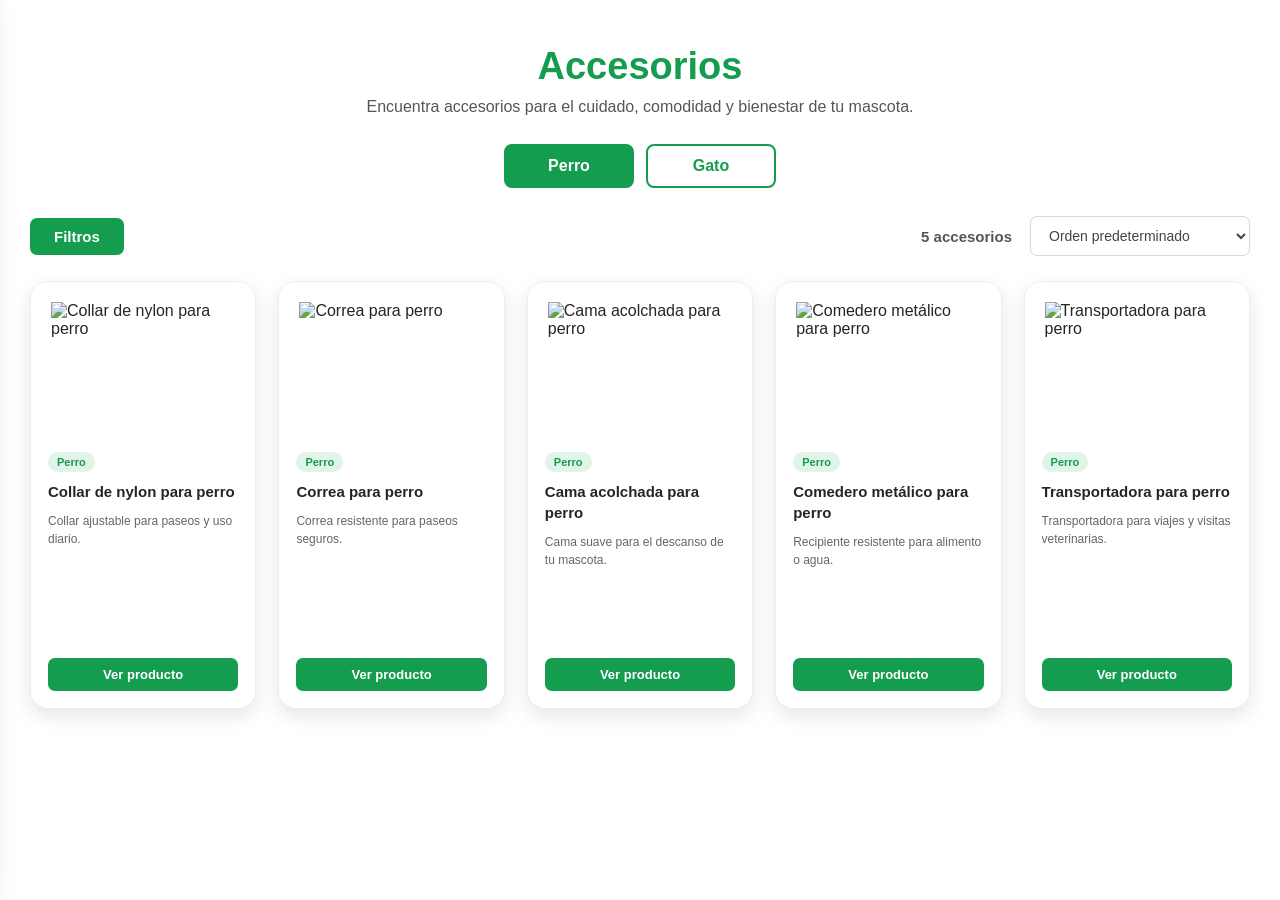
==== accesorios.html @ 1d7a1521 "Se agregaron las paginas de productos, imagenes y scrpts" ====
<!DOCTYPE html>
<html lang="es">

<head>

    <meta charset="UTF-8">

    <meta
        name="viewport"
        content="width=device-width, initial-scale=1.0">

    <title>Accesorios | Aradu Pet</title>

    <!-- CSS exclusivo de accesorios -->
    <link rel="stylesheet" href="css/accesorios.css">

</head>

<body>

    <main>

        <section class="catalogo-accesorios">

            <div class="catalogo-contenedor">

                <!--------------------------------
                       ENCABEZADO
                --------------------------------->

                <div class="catalogo-encabezado">

                    <h1 class="catalogo-titulo">
                        Accesorios
                    </h1>

                    <p class="catalogo-subtitulo">
                        Encuentra accesorios para el cuidado,
                        comodidad y bienestar de tu mascota.
                    </p>

                </div>


                <!--------------------------------
                     BOTONES PERRO Y GATO
                --------------------------------->

                <div class="filtros-mascota">

                    <button
                        type="button"
                        class="boton-mascota activo"
                        data-filtro="perro">

                        Perro

                    </button>

                    <button
                        type="button"
                        class="boton-mascota"
                        data-filtro="gato">

                        Gato

                    </button>

                </div>


                <!--------------------------------
                       HERRAMIENTAS
                --------------------------------->

                <div class="catalogo-herramientas">

                    <button
                        type="button"
                        class="boton-abrir-filtros"
                        id="abrirFiltros">

                        Filtros

                    </button>

                    <div class="herramientas-derecha">

                        <p
                            class="cantidad-productos"
                            id="cantidadProductos">

                            4 accesorios

                        </p>

                        <select
                            class="ordenar-productos"
                            id="ordenarProductos"
                            aria-label="Ordenar accesorios">

                            <option value="original">
                                Orden predeterminado
                            </option>

                            <option value="az">
                                Alfabéticamente, A-Z
                            </option>

                            <option value="za">
                                Alfabéticamente, Z-A
                            </option>

                        </select>

                    </div>

                </div>


                <!--------------------------------
                       PANEL DE FILTROS
                --------------------------------->

                <aside
                    class="panel-filtros"
                    id="panelFiltros">

                    <div class="panel-filtros-encabezado">

                        <h2>
                            Filtrar accesorios
                        </h2>

                        <button
                            type="button"
                            class="boton-cerrar-filtros"
                            id="cerrarFiltros"
                            aria-label="Cerrar filtros">

                            ×

                        </button>

                    </div>


                    <div class="filtros-contenido">

                        <!-- Tipo de accesorio -->
                        <div class="grupo-filtro">

                            <h3>
                                Tipo de accesorio
                            </h3>

                            <label class="filtro-opcion">

                                <input
                                    type="checkbox"
                                    value="collar"
                                    class="filtro-tipo">

                                Collar

                            </label>

                            <label class="filtro-opcion">

                                <input
                                    type="checkbox"
                                    value="correa"
                                    class="filtro-tipo">

                                Correa

                            </label>

                            <label class="filtro-opcion">

                                <input
                                    type="checkbox"
                                    value="cama"
                                    class="filtro-tipo">

                                Cama

                            </label>

                            <label class="filtro-opcion">

                                <input
                                    type="checkbox"
                                    value="comedero"
                                    class="filtro-tipo">

                                Comedero

                            </label>

                            <label class="filtro-opcion">

                                <input
                                    type="checkbox"
                                    value="transportadora"
                                    class="filtro-tipo">

                                Transportadora

                            </label>

                        </div>


                        <!-- Material -->
                        <div class="grupo-filtro">

                            <h3>
                                Material
                            </h3>

                            <label class="filtro-opcion">

                                <input
                                    type="checkbox"
                                    value="nylon"
                                    class="filtro-material">

                                Nylon

                            </label>

                            <label class="filtro-opcion">

                                <input
                                    type="checkbox"
                                    value="tela"
                                    class="filtro-material">

                                Tela

                            </label>

                            <label class="filtro-opcion">

                                <input
                                    type="checkbox"
                                    value="plastico"
                                    class="filtro-material">

                                Plástico

                            </label>

                            <label class="filtro-opcion">

                                <input
                                    type="checkbox"
                                    value="metal"
                                    class="filtro-material">

                                Metal

                            </label>

                            <label class="filtro-opcion">

                                <input
                                    type="checkbox"
                                    value="cuero"
                                    class="filtro-material">

                                Cuero

                            </label>

                        </div>

                    </div>


                    <button
                        type="button"
                        class="boton-limpiar-filtros"
                        id="limpiarFiltros">

                        Limpiar filtros

                    </button>

                </aside>


                <!-- Fondo oscuro del panel -->
                <div
                    class="fondo-filtros"
                    id="fondoFiltros">
                </div>


                <!--------------------------------
                       CUADRÍCULA
                --------------------------------->

                <div
                    class="productos-grid"
                    id="productosGrid">


                    <!-- ACCESORIO 1: PERRO -->
                    <article
                        class="producto-card"
                        data-mascota="perro"
                        data-tipo="collar"
                        data-material="nylon"
                        data-nombre="Collar de nylon para perro">

                        <div class="producto-imagen-contenedor">

                            <img
                                src="img/Accesorios/perro/accesorio-perro-01.jpg"
                                alt="Collar de nylon para perro"
                                class="producto-imagen">

                        </div>

                        <div class="producto-informacion">

                            <span class="producto-etiqueta">
                                Perro
                            </span>

                            <h2 class="producto-nombre">
                                Collar de nylon para perro
                            </h2>

                            <p class="producto-descripcion">
                                Collar ajustable para paseos y uso diario.
                            </p>

                            <button
                                type="button"
                                class="producto-boton">

                                Ver producto

                            </button>

                        </div>

                    </article>


                    <!-- ACCESORIO 2: PERRO -->
                    <article
                        class="producto-card"
                        data-mascota="perro"
                        data-tipo="correa"
                        data-material="nylon"
                        data-nombre="Correa para perro">

                        <div class="producto-imagen-contenedor">

                            <img
                                src="img/Accesorios/perro/accesorio-perro-02.jpg"
                                alt="Correa para perro"
                                class="producto-imagen">

                        </div>

                        <div class="producto-informacion">

                            <span class="producto-etiqueta">
                                Perro
                            </span>

                            <h2 class="producto-nombre">
                                Correa para perro
                            </h2>

                            <p class="producto-descripcion">
                                Correa resistente para paseos seguros.
                            </p>

                            <button
                                type="button"
                                class="producto-boton">

                                Ver producto

                            </button>

                        </div>

                    </article>


                    <!-- ACCESORIO 3: PERRO -->
                    <article
                        class="producto-card"
                        data-mascota="perro"
                        data-tipo="cama"
                        data-material="tela"
                        data-nombre="Cama acolchada para perro">

                        <div class="producto-imagen-contenedor">

                            <img
                                src="img/Accesorios/perro/accesorio-perro-03.jpg"
                                alt="Cama acolchada para perro"
                                class="producto-imagen">

                        </div>

                        <div class="producto-informacion">

                            <span class="producto-etiqueta">
                                Perro
                            </span>

                            <h2 class="producto-nombre">
                                Cama acolchada para perro
                            </h2>

                            <p class="producto-descripcion">
                                Cama suave para el descanso de tu mascota.
                            </p>

                            <button
                                type="button"
                                class="producto-boton">

                                Ver producto

                            </button>

                        </div>

                    </article>


                    <!-- ACCESORIO 4: PERRO -->
                    <article
                        class="producto-card"
                        data-mascota="perro"
                        data-tipo="comedero"
                        data-material="metal"
                        data-nombre="Comedero metálico para perro">

                        <div class="producto-imagen-contenedor">

                            <img
                                src="img/Accesorios/perro/accesorio-perro-04.jpg"
                                alt="Comedero metálico para perro"
                                class="producto-imagen">

                        </div>

                        <div class="producto-informacion">

                            <span class="producto-etiqueta">
                                Perro
                            </span>

                            <h2 class="producto-nombre">
                                Comedero metálico para perro
                            </h2>

                            <p class="producto-descripcion">
                                Recipiente resistente para alimento o agua.
                            </p>

                            <button
                                type="button"
                                class="producto-boton">

                                Ver producto

                            </button>

                        </div>

                    </article>


                    <!-- ACCESORIO 5: PERRO -->
                    <article
                        class="producto-card"
                        data-mascota="perro"
                        data-tipo="transportadora"
                        data-material="plastico"
                        data-nombre="Transportadora para perro">

                        <div class="producto-imagen-contenedor">

                            <img
                                src="img/Accesorios/perro/accesorio-perro-05.jpg"
                                alt="Transportadora para perro"
                                class="producto-imagen">

                        </div>

                        <div class="producto-informacion">

                            <span class="producto-etiqueta">
                                Perro
                            </span>

                            <h2 class="producto-nombre">
                                Transportadora para perro
                            </h2>

                            <p class="producto-descripcion">
                                Transportadora para viajes y visitas veterinarias.
                            </p>

                            <button
                                type="button"
                                class="producto-boton">

                                Ver producto

                            </button>

                        </div>

                    </article>


                    <!-- ACCESORIO 1: GATO -->
                    <article
                        class="producto-card"
                        data-mascota="gato"
                        data-tipo="collar"
                        data-material="nylon"
                        data-nombre="Collar ajustable para gato">

                        <div class="producto-imagen-contenedor">

                            <img
                                src="img/Accesorios/gato/accesorio-gato-01.jpg"
                                alt="Collar ajustable para gato"
                                class="producto-imagen">

                        </div>

                        <div class="producto-informacion">

                            <span class="producto-etiqueta">
                                Gato
                            </span>

                            <h2 class="producto-nombre">
                                Collar ajustable para gato
                            </h2>

                            <p class="producto-descripcion">
                                Collar ligero y ajustable para gatos.
                            </p>

                            <button
                                type="button"
                                class="producto-boton">

                                Ver producto

                            </button>

                        </div>

                    </article>


                    <!-- ACCESORIO 2: GATO -->
                    <article
                        class="producto-card"
                        data-mascota="gato"
                        data-tipo="cama"
                        data-material="tela"
                        data-nombre="Cama suave para gato">

                        <div class="producto-imagen-contenedor">

                            <img
                                src="img/Accesorios/gato/accesorio-gato-02.jpg"
                                alt="Cama suave para gato"
                                class="producto-imagen">

                        </div>

                        <div class="producto-informacion">

                            <span class="producto-etiqueta">
                                Gato
                            </span>

                            <h2 class="producto-nombre">
                                Cama suave para gato
                            </h2>

                            <p class="producto-descripcion">
                                Espacio cómodo para el descanso de tu gato.
                            </p>

                            <button
                                type="button"
                                class="producto-boton">

                                Ver producto

                            </button>

                        </div>

                    </article>


                    <!-- ACCESORIO 3: GATO -->
                    <article
                        class="producto-card"
                        data-mascota="gato"
                        data-tipo="comedero"
                        data-material="plastico"
                        data-nombre="Comedero para gato">

                        <div class="producto-imagen-contenedor">

                            <img
                                src="img/Accesorios/gato/accesorio-gato-03.jpg"
                                alt="Comedero para gato"
                                class="producto-imagen">

                        </div>

                        <div class="producto-informacion">

                            <span class="producto-etiqueta">
                                Gato
                            </span>

                            <h2 class="producto-nombre">
                                Comedero para gato
                            </h2>

                            <p class="producto-descripcion">
                                Recipiente práctico para alimento o agua.
                            </p>

                            <button
                                type="button"
                                class="producto-boton">

                                Ver producto

                            </button>

                        </div>

                    </article>


                    <!-- ACCESORIO 4: GATO -->
                    <article
                        class="producto-card"
                        data-mascota="gato"
                        data-tipo="transportadora"
                        data-material="plastico"
                        data-nombre="Transportadora para gato">

                        <div class="producto-imagen-contenedor">

                            <img
                                src="img/Accesorios/gato/accesorio-gato-04.jpg"
                                alt="Transportadora para gato"
                                class="producto-imagen">

                        </div>

                        <div class="producto-informacion">

                            <span class="producto-etiqueta">
                                Gato
                            </span>

                            <h2 class="producto-nombre">
                                Transportadora para gato
                            </h2>

                            <p class="producto-descripcion">
                                Transportadora segura para trasladar a tu gato.
                            </p>

                            <button
                                type="button"
                                class="producto-boton">

                                Ver producto

                            </button>

                        </div>

                    </article>


                    <!-- ACCESORIO 5: GATO -->
                    <article
                        class="producto-card"
                        data-mascota="gato"
                        data-tipo="correa"
                        data-material="cuero"
                        data-nombre="Arnés con correa para gato">

                        <div class="producto-imagen-contenedor">

                            <img
                                src="img/Accesorios/gato/accesorio-gato-05.jpg"
                                alt="Arnés con correa para gato"
                                class="producto-imagen">

                        </div>

                        <div class="producto-informacion">

                            <span class="producto-etiqueta">
                                Gato
                            </span>

                            <h2 class="producto-nombre">
                                Arnés con correa para gato
                            </h2>

                            <p class="producto-descripcion">
                                Arnés para paseos controlados y seguros.
                            </p>

                            <button
                                type="button"
                                class="producto-boton">

                                Ver producto

                            </button>

                        </div>

                    </article>

                </div>


                <!-- Mensaje sin resultados -->
                <div
                    class="productos-vacios"
                    id="productosVacios">

                    No se encontraron accesorios con los filtros seleccionados.

                </div>

            </div>

        </section>

    </main>


    <!-- JavaScript de accesorios -->
    <script src="js/accesorios.js"></script>

</body>

</html>
---- css/accesorios.css ----
/* =================================
          AJUSTES GENERALES
================================= */

* {
    margin: 0;
    padding: 0;
    box-sizing: border-box;
}

body {
    min-height: 100vh;
    color: #252525;
    background-color: #ffffff;
    font-family: Arial, Helvetica, sans-serif;
}


/* =================================
             CATÁLOGO
================================= */

.catalogo-accesorios {
    min-height: 100vh;
    padding: 45px 30px 70px;
    background-color: #ffffff;
}

.catalogo-contenedor {
    width: 100%;
    max-width: 1750px;
    margin: 0 auto;
}


/* =================================
            ENCABEZADO
================================= */

.catalogo-encabezado {
    margin-bottom: 28px;
    text-align: center;
}

.catalogo-titulo {
    margin-bottom: 10px;
    color: rgb(20, 156, 79);
    font-size: 38px;
    font-weight: 700;
}

.catalogo-subtitulo {
    margin: 0;
    color: #555555;
    font-size: 16px;
}


/* =================================
        BOTONES PERRO Y GATO
================================= */

.filtros-mascota {
    display: flex;
    align-items: center;
    justify-content: center;
    gap: 12px;
    margin-bottom: 28px;
}

.boton-mascota {
    min-width: 130px;
    padding: 11px 25px;

    color: rgb(20, 156, 79);
    background-color: #ffffff;

    border: 2px solid rgb(20, 156, 79);
    border-radius: 8px;

    font-size: 16px;
    font-weight: 700;
    cursor: pointer;

    transition: 0.3s;
}

.boton-mascota:hover {
    color: #000000;
    background-color: rgb(0, 217, 255);
    border-color: rgb(0, 217, 255);
    transform: translateY(-2px);
}

.boton-mascota.activo {
    color: #ffffff;
    background-color: rgb(20, 156, 79);
    border-color: rgb(20, 156, 79);
}


/* =================================
            HERRAMIENTAS
================================= */

.catalogo-herramientas {
    display: flex;
    align-items: center;
    justify-content: space-between;
    gap: 20px;
    margin-bottom: 25px;
}

.herramientas-derecha {
    display: flex;
    align-items: center;
    gap: 18px;
}

.cantidad-productos {
    margin: 0;
    color: #555555;
    font-size: 15px;
    font-weight: 600;
}

.boton-abrir-filtros {
    padding: 10px 24px;

    color: #ffffff;
    background-color: rgb(20, 156, 79);

    border: none;
    border-radius: 7px;

    font-size: 15px;
    font-weight: 700;
    cursor: pointer;

    transition: 0.3s;
}

.boton-abrir-filtros:hover {
    color: #000000;
    background-color: rgb(0, 217, 255);
}

.ordenar-productos {
    min-width: 220px;
    padding: 10px 14px;

    color: #444444;
    background-color: #ffffff;

    border: 1px solid #d8d8d8;
    border-radius: 7px;

    font-size: 14px;
    outline: none;
}

.ordenar-productos:focus {
    border-color: rgb(20, 156, 79);
    box-shadow: 0 0 0 3px rgba(20, 156, 79, 0.15);
}


/* =================================
          PANEL DE FILTROS
================================= */

.panel-filtros {
    position: fixed;
    top: 0;
    left: -340px;
    z-index: 2100;

    width: 320px;
    height: 100vh;
    padding-bottom: 25px;

    background-color: #ffffff;
    box-shadow: 8px 0 25px rgba(0, 0, 0, 0.18);

    overflow-y: auto;

    transition: left 0.35s ease;
}

.panel-filtros.mostrar {
    left: 0;
}

.panel-filtros-encabezado {
    display: flex;
    align-items: center;
    justify-content: space-between;

    padding: 20px;

    background-color: rgb(20, 156, 79);
}

.panel-filtros-encabezado h2 {
    margin: 0;
    color: #ffffff;
    font-size: 21px;
    font-weight: 700;
}

.boton-cerrar-filtros {
    color: #ffffff;
    background-color: transparent;
    border: none;

    font-size: 31px;
    line-height: 1;
    cursor: pointer;
}

.filtros-contenido {
    padding: 5px 20px;
}

.grupo-filtro {
    padding: 22px 0;
    border-bottom: 1px solid #eeeeee;
}

.grupo-filtro h3 {
    margin-bottom: 15px;
    color: #333333;
    font-size: 17px;
    font-weight: 700;
}

.filtro-opcion {
    display: flex;
    align-items: center;
    gap: 10px;

    margin-bottom: 12px;

    color: #555555;
    font-size: 14px;
    cursor: pointer;
}

.filtro-opcion:last-child {
    margin-bottom: 0;
}

.filtro-opcion input {
    width: 17px;
    height: 17px;
    accent-color: rgb(20, 156, 79);
    cursor: pointer;
}

.boton-limpiar-filtros {
    width: calc(100% - 40px);
    margin: 20px;
    padding: 11px 15px;

    color: #ffffff;
    background-color: rgb(20, 156, 79);

    border: none;
    border-radius: 7px;

    font-size: 14px;
    font-weight: 700;
    cursor: pointer;

    transition: 0.3s;
}

.boton-limpiar-filtros:hover {
    color: #000000;
    background-color: rgb(0, 217, 255);
}


/* Fondo oscuro */

.fondo-filtros {
    position: fixed;
    inset: 0;
    z-index: 2000;

    display: none;

    background-color: rgba(0, 0, 0, 0.35);
}

.fondo-filtros.mostrar {
    display: block;
}


/* =================================
        GRID DE ACCESORIOS
================================= */

.productos-grid {
    display: grid;

    /* Cinco columnas por fila */
    grid-template-columns: repeat(5, minmax(0, 1fr));

    gap: 22px;
}


/* =================================
        TARJETA DE ACCESORIO
================================= */

.producto-card {
    min-width: 0;

    display: flex;
    flex-direction: column;

    background-color: #ffffff;
    border: 1px solid #eeeeee;
    border-radius: 18px;

    box-shadow: 0 7px 20px rgba(0, 0, 0, 0.10);

    overflow: hidden;

    transition:
        transform 0.3s ease,
        box-shadow 0.3s ease;
}

.producto-card:hover {
    transform: translateY(-5px);
    box-shadow: 0 12px 28px rgba(0, 0, 0, 0.16);
}

.producto-card.oculto {
    display: none;
}


/* Imagen */

.producto-imagen-contenedor {
    width: 100%;
    aspect-ratio: 1 / 1;

    display: flex;
    align-items: center;
    justify-content: center;

    padding: 20px;
    background-color: #ffffff;
}

.producto-imagen {
    display: block;

    width: 100%;
    height: 100%;

    object-fit: contain;
    object-position: center;
}


/* Información */

.producto-informacion {
    height: 100%;

    display: flex;
    flex-direction: column;

    padding: 17px;
}

.producto-etiqueta {
    width: fit-content;

    margin-bottom: 9px;
    padding: 4px 9px;

    color: rgb(20, 156, 79);
    background-color: rgba(20, 156, 79, 0.12);
    border-radius: 20px;

    font-size: 11px;
    font-weight: 700;
}

.producto-nombre {
    margin: 0 0 10px;

    color: #252525;
    font-size: 15px;
    font-weight: 700;
    line-height: 1.4;
}

.producto-descripcion {
    display: -webkit-box;

    margin: 0 0 16px;

    color: #666666;
    font-size: 12px;
    line-height: 1.55;

    overflow: hidden;

    line-clamp: 3;
    -webkit-box-orient: vertical;
    -webkit-line-clamp: 3;
}

.producto-boton {
    width: 100%;
    margin-top: auto;
    padding: 9px 12px;

    color: #ffffff;
    background-color: rgb(20, 156, 79);

    border: none;
    border-radius: 7px;

    font-size: 13px;
    font-weight: 700;
    cursor: pointer;

    transition: 0.3s;
}

.producto-boton:hover {
    color: #000000;
    background-color: rgb(0, 217, 255);
}


/* =================================
           SIN RESULTADOS
================================= */

.productos-vacios {
    display: none;

    margin-top: 30px;
    padding: 40px 20px;

    color: #666666;
    background-color: #ffffff;

    border: 2px dashed #cccccc;
    border-radius: 12px;

    text-align: center;
}


/* =================================
             RESPONSIVE
================================= */

@media screen and (max-width: 1250px) {

    .productos-grid {
        grid-template-columns: repeat(4, minmax(0, 1fr));
    }
}

@media screen and (max-width: 992px) {

    .productos-grid {
        grid-template-columns: repeat(3, minmax(0, 1fr));
    }
}

@media screen and (max-width: 768px) {

    .catalogo-accesorios {
        padding: 32px 14px 50px;
    }

    .catalogo-titulo {
        font-size: 29px;
    }

    .catalogo-subtitulo {
        font-size: 15px;
    }

    .filtros-mascota {
        width: 100%;
    }

    .boton-mascota {
        width: 50%;
        min-width: 0;
    }

    .catalogo-herramientas {
        align-items: stretch;
        flex-direction: column;
    }

    .herramientas-derecha {
        align-items: stretch;
        flex-direction: column;
    }

    .boton-abrir-filtros,
    .ordenar-productos {
        width: 100%;
    }

    .productos-grid {
        display: flex;
        flex-direction: column;
        gap: 18px;
    }

    .producto-card {
        display: grid;
        grid-template-columns: 150px minmax(0, 1fr);
        align-items: stretch;
        border-radius: 12px;
    }

    .producto-imagen-contenedor {
        min-height: 220px;
        aspect-ratio: auto;
        padding: 12px;
    }

    .producto-informacion {
        padding: 18px 15px;
    }

    .producto-nombre {
        font-size: 16px;
    }

    .producto-descripcion {
        font-size: 13px;

        line-clamp: 4;
        -webkit-line-clamp: 4;
    }
}

@media screen and (max-width: 480px) {

    .catalogo-titulo {
        font-size: 25px;
    }

    .producto-card {
        grid-template-columns: 115px minmax(0, 1fr);
    }

    .producto-imagen-contenedor {
        min-height: 190px;
        padding: 8px;
    }

    .producto-informacion {
        padding: 13px 11px;
    }

    .producto-nombre {
        font-size: 14px;
    }

    .producto-descripcion {
        font-size: 12px;

        line-clamp: 3;
        -webkit-line-clamp: 3;
    }

    .producto-boton {
        font-size: 12px;
    }
}
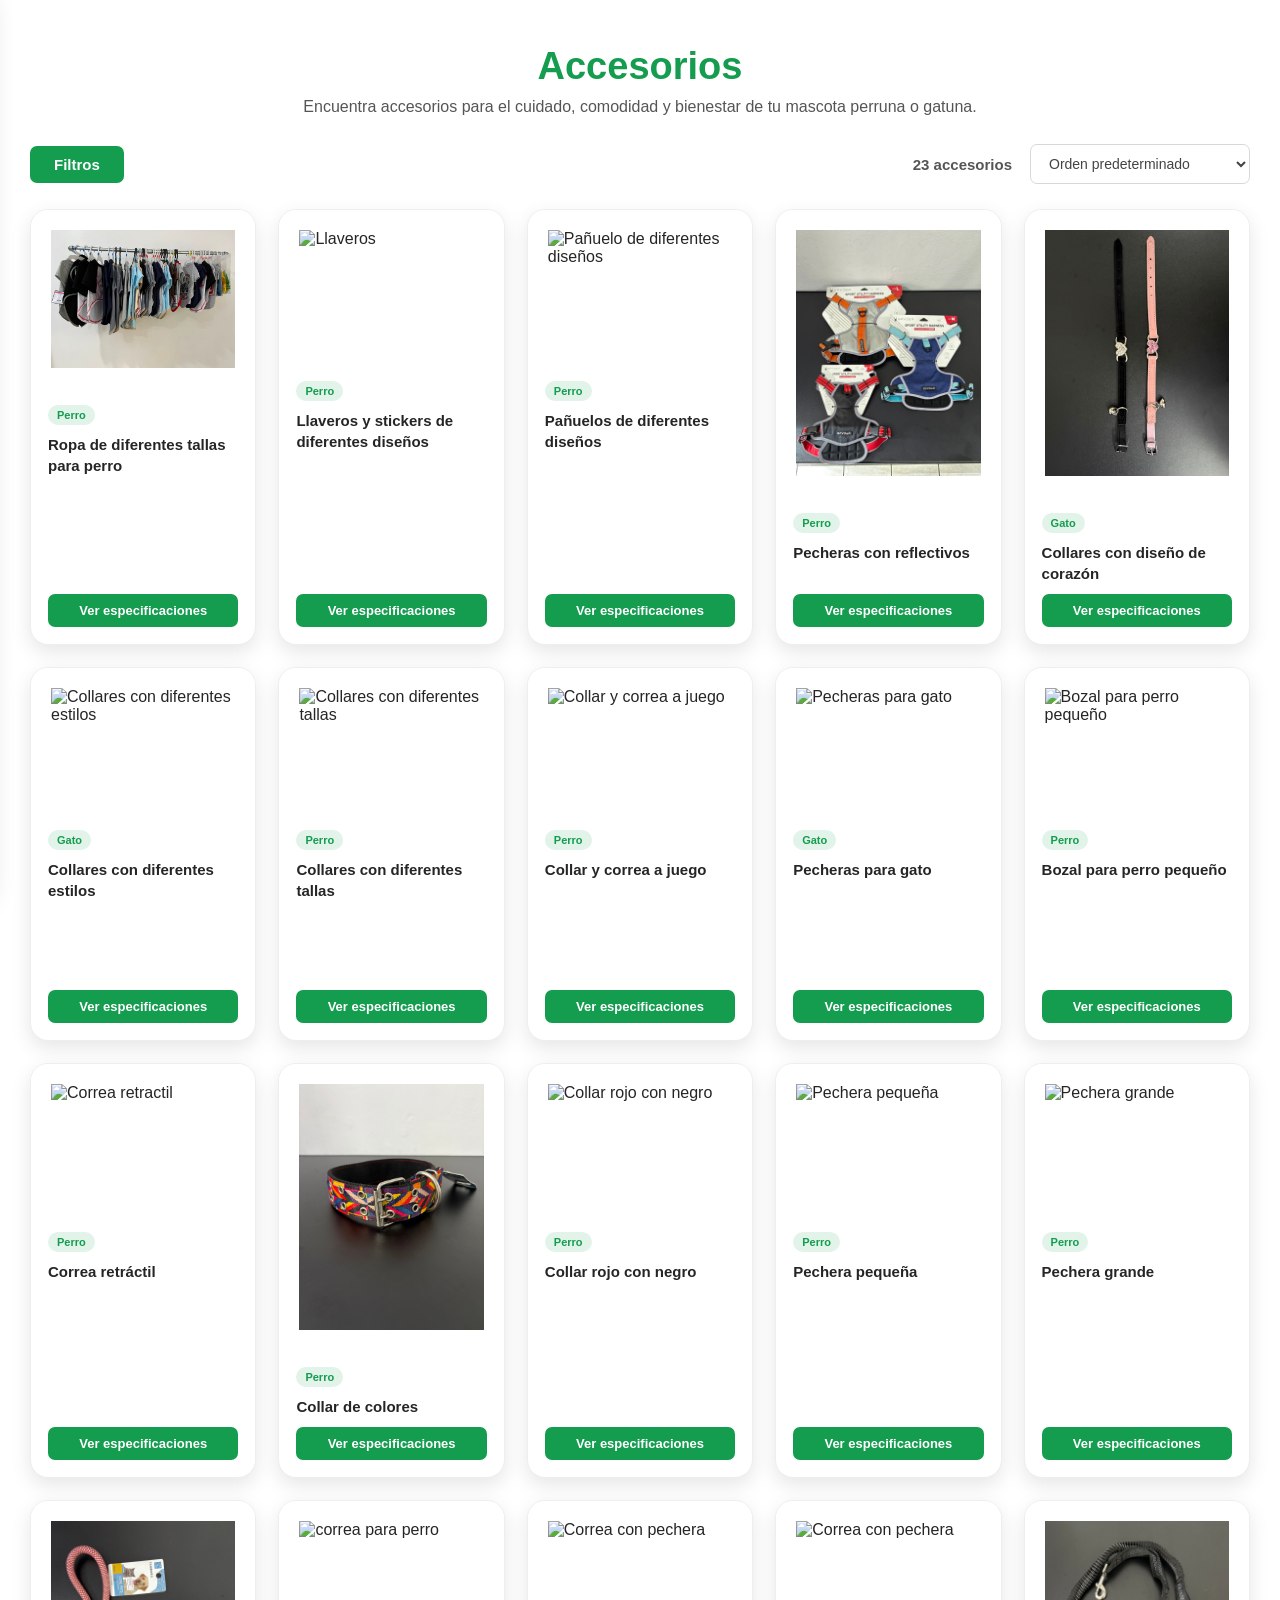
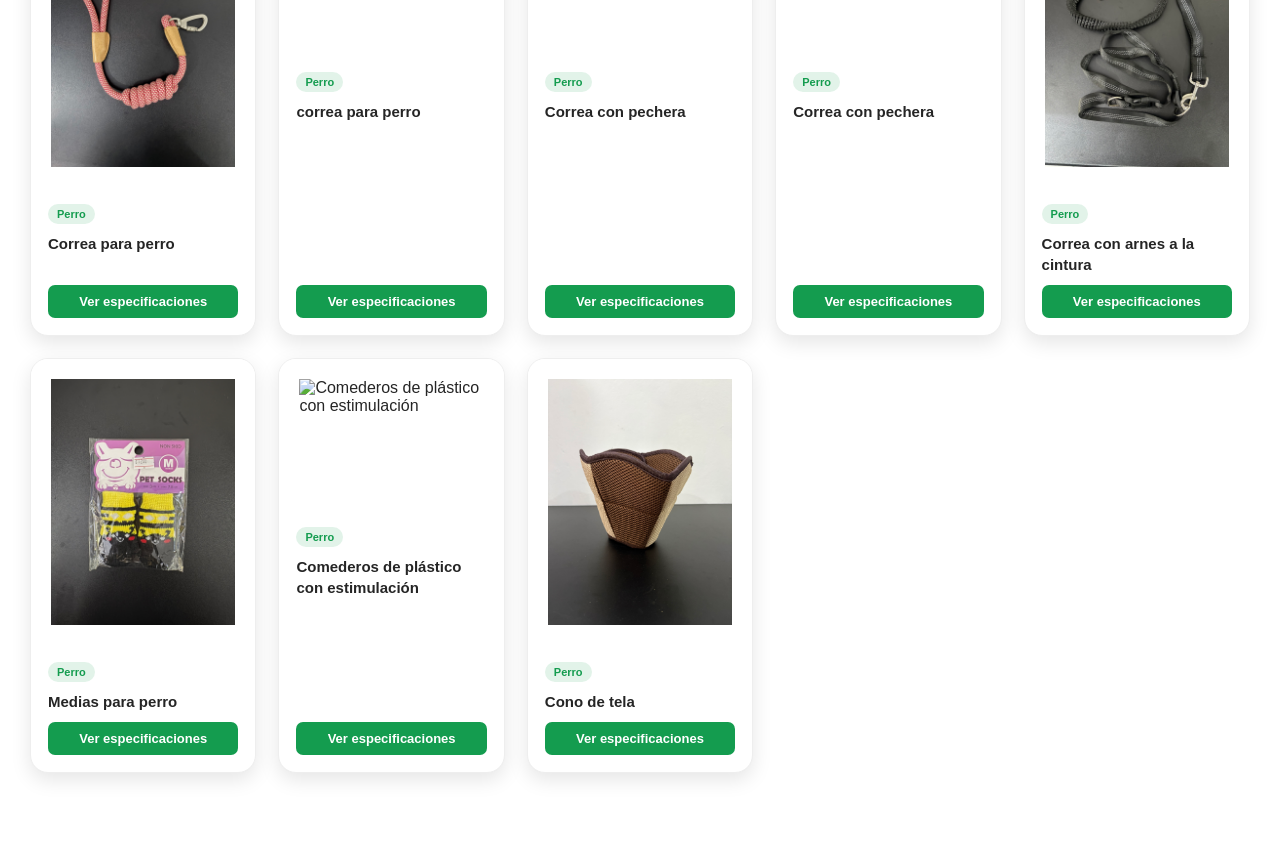
==== commit 6dc4f6d0: "se agrega el video promocional a la pagina" ====
--- a/accesorios.html
+++ b/accesorios.html
@@ -5,13 +5,10 @@
 
     <meta charset="UTF-8">
 
-    <meta
-        name="viewport"
-        content="width=device-width, initial-scale=1.0">
+    <meta name="viewport" content="width=device-width, initial-scale=1.0">
 
     <title>Accesorios | Aradu Pet</title>
 
-    <!-- CSS exclusivo de accesorios -->
     <link rel="stylesheet" href="css/accesorios.css">
 
 </head>
@@ -36,68 +33,28 @@
 
                     <p class="catalogo-subtitulo">
                         Encuentra accesorios para el cuidado,
-                        comodidad y bienestar de tu mascota.
+                        comodidad y bienestar de tu mascota perruna o gatuna.
                     </p>
 
                 </div>
 
-
-                <!--------------------------------
-                     BOTONES PERRO Y GATO
-                --------------------------------->
-
-                <div class="filtros-mascota">
-
-                    <button
-                        type="button"
-                        class="boton-mascota activo"
-                        data-filtro="perro">
-
-                        Perro
+                <div class="catalogo-herramientas">
+
+                    <button type="button" class="boton-abrir-filtros" id="abrirFiltros">
+
+                        Filtros
 
                     </button>
 
-                    <button
-                        type="button"
-                        class="boton-mascota"
-                        data-filtro="gato">
-
-                        Gato
-
-                    </button>
-
-                </div>
-
-
-                <!--------------------------------
-                       HERRAMIENTAS
-                --------------------------------->
-
-                <div class="catalogo-herramientas">
-
-                    <button
-                        type="button"
-                        class="boton-abrir-filtros"
-                        id="abrirFiltros">
-
-                        Filtros
-
-                    </button>
-
                     <div class="herramientas-derecha">
 
-                        <p
-                            class="cantidad-productos"
-                            id="cantidadProductos">
+                        <p class="cantidad-productos" id="cantidadProductos">
 
                             4 accesorios
 
                         </p>
 
-                        <select
-                            class="ordenar-productos"
-                            id="ordenarProductos"
-                            aria-label="Ordenar accesorios">
+                        <select class="ordenar-productos" id="ordenarProductos" aria-label="Ordenar accesorios">
 
                             <option value="original">
                                 Orden predeterminado
@@ -122,9 +79,7 @@
                        PANEL DE FILTROS
                 --------------------------------->
 
-                <aside
-                    class="panel-filtros"
-                    id="panelFiltros">
+                <aside class="panel-filtros" id="panelFiltros">
 
                     <div class="panel-filtros-encabezado">
 
@@ -132,10 +87,7 @@
                             Filtrar accesorios
                         </h2>
 
-                        <button
-                            type="button"
-                            class="boton-cerrar-filtros"
-                            id="cerrarFiltros"
+                        <button type="button" class="boton-cerrar-filtros" id="cerrarFiltros"
                             aria-label="Cerrar filtros">
 
                             ×
@@ -156,10 +108,7 @@
 
                             <label class="filtro-opcion">
 
-                                <input
-                                    type="checkbox"
-                                    value="collar"
-                                    class="filtro-tipo">
+                                <input type="checkbox" value="collar" class="filtro-tipo">
 
                                 Collar
 
@@ -167,10 +116,7 @@
 
                             <label class="filtro-opcion">
 
-                                <input
-                                    type="checkbox"
-                                    value="correa"
-                                    class="filtro-tipo">
+                                <input type="checkbox" value="correa" class="filtro-tipo">
 
                                 Correa
 
@@ -178,10 +124,7 @@
 
                             <label class="filtro-opcion">
 
-                                <input
-                                    type="checkbox"
-                                    value="cama"
-                                    class="filtro-tipo">
+                                <input type="checkbox" value="cama" class="filtro-tipo">
 
                                 Cama
 
@@ -189,10 +132,7 @@
 
                             <label class="filtro-opcion">
 
-                                <input
-                                    type="checkbox"
-                                    value="comedero"
-                                    class="filtro-tipo">
+                                <input type="checkbox" value="comedero" class="filtro-tipo">
 
                                 Comedero
 
@@ -200,10 +140,7 @@
 
                             <label class="filtro-opcion">
 
-                                <input
-                                    type="checkbox"
-                                    value="transportadora"
-                                    class="filtro-tipo">
+                                <input type="checkbox" value="transportadora" class="filtro-tipo">
 
                                 Transportadora
 
@@ -221,10 +158,7 @@
 
                             <label class="filtro-opcion">
 
-                                <input
-                                    type="checkbox"
-                                    value="nylon"
-                                    class="filtro-material">
+                                <input type="checkbox" value="nylon" class="filtro-material">
 
                                 Nylon
 
@@ -232,10 +166,7 @@
 
                             <label class="filtro-opcion">
 
-                                <input
-                                    type="checkbox"
-                                    value="tela"
-                                    class="filtro-material">
+                                <input type="checkbox" value="tela" class="filtro-material">
 
                                 Tela
 
@@ -243,10 +174,7 @@
 
                             <label class="filtro-opcion">
 
-                                <input
-                                    type="checkbox"
-                                    value="plastico"
-                                    class="filtro-material">
+                                <input type="checkbox" value="plastico" class="filtro-material">
 
                                 Plástico
 
@@ -254,10 +182,7 @@
 
                             <label class="filtro-opcion">
 
-                                <input
-                                    type="checkbox"
-                                    value="metal"
-                                    class="filtro-material">
+                                <input type="checkbox" value="metal" class="filtro-material">
 
                                 Metal
 
@@ -265,10 +190,7 @@
 
                             <label class="filtro-opcion">
 
-                                <input
-                                    type="checkbox"
-                                    value="cuero"
-                                    class="filtro-material">
+                                <input type="checkbox" value="cuero" class="filtro-material">
 
                                 Cuero
 
@@ -279,22 +201,19 @@
                     </div>
 
 
-                    <button
-                        type="button"
-                        class="boton-limpiar-filtros"
-                        id="limpiarFiltros">
+                    <button type="button" class="boton-limpiar-filtros" id="limpiarFiltros">
 
                         Limpiar filtros
 
                     </button>
 
                 </aside>
-
-
-                <!-- Fondo oscuro del panel -->
-                <div
-                    class="fondo-filtros"
-                    id="fondoFiltros">
+                <!--------------------------------
+                       FIN DE FILTROS
+                --------------------------------->
+
+
+                <div class="fondo-filtros" id="fondoFiltros">
                 </div>
 
 
@@ -302,48 +221,30 @@
                        CUADRÍCULA
                 --------------------------------->
 
-                <div
-                    class="productos-grid"
-                    id="productosGrid">
-
+                <div class="productos-grid" id="productosGrid">
 
                     <!-- ACCESORIO 1: PERRO -->
-                    <article
-                        class="producto-card"
-                        data-mascota="perro"
-                        data-tipo="collar"
-                        data-material="nylon"
-                        data-nombre="Collar de nylon para perro">
-
-                        <div class="producto-imagen-contenedor">
-
-                            <img
-                                src="img/Accesorios/perro/accesorio-perro-01.jpg"
-                                alt="Collar de nylon para perro"
-                                class="producto-imagen">
-
-                        </div>
-
-                        <div class="producto-informacion">
-
-                            <span class="producto-etiqueta">
-                                Perro
-                            </span>
-
-                            <h2 class="producto-nombre">
-                                Collar de nylon para perro
-                            </h2>
-
-                            <p class="producto-descripcion">
-                                Collar ajustable para paseos y uso diario.
-                            </p>
-
-                            <button
-                                type="button"
-                                class="producto-boton">
-
-                                Ver producto
-
+                    <article class="producto-card" data-mascota="perro">
+
+                        <div class="producto-imagen-contenedor">
+
+                            <img src="img/Accesorios/0d0fca63-557e-453b-aa19-ba9166e1450e.JPG"
+                                alt="Ropa de diferentes tallas para perro" class="producto-imagen">
+
+                        </div>
+
+                        <div class="producto-informacion">
+
+                            <span class="producto-etiqueta">
+                                Perro
+                            </span>
+
+                            <h2 class="producto-nombre">
+                                Ropa de diferentes tallas para perro
+                            </h2>
+
+                            <button type="button" class="producto-boton">
+                                Ver especificaciones
                             </button>
 
                         </div>
@@ -352,18 +253,407 @@
 
 
                     <!-- ACCESORIO 2: PERRO -->
-                    <article
-                        class="producto-card"
-                        data-mascota="perro"
-                        data-tipo="correa"
-                        data-material="nylon"
-                        data-nombre="Correa para perro">
-
-                        <div class="producto-imagen-contenedor">
-
-                            <img
-                                src="img/Accesorios/perro/accesorio-perro-02.jpg"
-                                alt="Correa para perro"
+                    <article class="producto-card" data-mascota="perro">
+
+                        <div class="producto-imagen-contenedor">
+
+                            <img src="img/Accesorios/IMG_7483.jpg" alt="Llaveros" class="producto-imagen">
+
+                        </div>
+
+                        <div class="producto-informacion">
+
+                            <span class="producto-etiqueta">
+                                Perro
+                            </span>
+
+                            <h2 class="producto-nombre">
+                                Llaveros y stickers de diferentes diseños
+                            </h2>
+
+                            <button type="button" class="producto-boton">
+
+                                Ver especificaciones
+
+                            </button>
+
+                        </div>
+
+                    </article>
+
+
+                    <!-- ACCESORIO 3: PERRO -->
+                    <article class="producto-card" data-mascota="perro">
+
+                        <div class="producto-imagen-contenedor">
+
+                            <img src="img/Accesorios/IMG_7505.jpg" alt="Pañuelo de diferentes diseños"
+                                class="producto-imagen">
+
+                        </div>
+
+                        <div class="producto-informacion">
+
+                            <span class="producto-etiqueta">
+                                Perro
+                            </span>
+
+                            <h2 class="producto-nombre">
+                                Pañuelos de diferentes diseños
+                            </h2>
+
+                            <button type="button" class="producto-boton">
+
+                                Ver especificaciones
+
+                            </button>
+
+                        </div>
+
+                    </article>
+
+
+                    <!-- ACCESORIO 4: PERRO -->
+                    <article class="producto-card" data-mascota="perro">
+
+                        <div class="producto-imagen-contenedor">
+
+                            <img src="img/Accesorios/IMG_7506.jpg" alt="Pecheras con refectivos"
+                                class="producto-imagen">
+
+                        </div>
+
+                        <div class="producto-informacion">
+
+                            <span class="producto-etiqueta">
+                                Perro
+                            </span>
+
+                            <h2 class="producto-nombre">
+                                Pecheras con reflectivos
+                            </h2>
+
+                            <button type="button" class="producto-boton">
+
+                                Ver especificaciones
+
+                            </button>
+
+                        </div>
+
+                    </article>
+
+
+                    <!-- ACCESORIO 5: Gato -->
+                    <article class="producto-card" data-mascota="perro">
+
+                        <div class="producto-imagen-contenedor">
+
+                            <img src="img/Accesorios/IMG_7509.jpg" alt="Collares con diseño de corazón"
+                                class="producto-imagen">
+
+                        </div>
+
+                        <div class="producto-informacion">
+
+                            <span class="producto-etiqueta">
+                                Gato
+                            </span>
+
+                            <h2 class="producto-nombre">
+                                Collares con diseño de corazón
+                            </h2>
+
+                            <button type="button" class="producto-boton">
+
+                                Ver especificaciones
+                            </button>
+                        </div>
+                    </article>
+
+
+                    <!-- ACCESORIO 6: Gato -->
+                    <article class="producto-card" data-mascota="perro">
+
+                        <div class="producto-imagen-contenedor">
+
+                            <img src="img/Accesorios/IMG_7510.jpg" alt="Collares con diferentes estilos"
+                                class="producto-imagen">
+
+                        </div>
+
+                        <div class="producto-informacion">
+
+                            <span class="producto-etiqueta">
+                                Gato
+                            </span>
+
+                            <h2 class="producto-nombre">
+                                Collares con diferentes estilos
+                            </h2>
+
+                            <button type="button" class="producto-boton">
+
+                                Ver especificaciones
+                            </button>
+                        </div>
+                    </article>
+
+
+                    <!-- ACCESORIO 7: PERRO -->
+                    <article class="producto-card" data-mascota="perro">
+
+                        <div class="producto-imagen-contenedor">
+
+                            <img src="img/Accesorios/IMG_7512.jpg" alt="Collares con diferentes tallas"
+                                class="producto-imagen">
+
+                        </div>
+
+                        <div class="producto-informacion">
+
+                            <span class="producto-etiqueta">
+                                Perro
+                            </span>
+
+                            <h2 class="producto-nombre">
+                                Collares con diferentes tallas
+                            </h2>
+
+                            <button type="button" class="producto-boton">
+
+                                Ver especificaciones
+                            </button>
+                        </div>
+                    </article>
+
+                    <!-- ACCESORIO 8: PERRO -->
+                    <article class="producto-card" data-mascota="perro">
+
+                        <div class="producto-imagen-contenedor">
+
+                            <img src="img/Accesorios/IMG_7511.jpg" alt="Collar y correa a juego"
+                                class="producto-imagen">
+
+                        </div>
+
+                        <div class="producto-informacion">
+
+                            <span class="producto-etiqueta">
+                                Perro
+                            </span>
+
+                            <h2 class="producto-nombre">
+                                Collar y correa a juego
+                            </h2>
+
+                            <button type="button" class="producto-boton">
+
+                                Ver especificaciones
+                            </button>
+                        </div>
+                    </article>
+
+                    <!-- ACCESORIO 9: Gato -->
+                    <article class="producto-card" data-mascota="perro">
+
+                        <div class="producto-imagen-contenedor">
+
+                            <img src="img/Accesorios/accesorioGato1.jpg" alt="Pecheras para gato"
+                                class="producto-imagen">
+
+                        </div>
+
+                        <div class="producto-informacion">
+
+                            <span class="producto-etiqueta">
+                                Gato
+                            </span>
+
+                            <h2 class="producto-nombre">
+                                Pecheras para gato
+                            </h2>
+
+                            <button type="button" class="producto-boton">
+
+                                Ver especificaciones
+                            </button>
+                        </div>
+                    </article>
+
+                    <!-- ACCESORIO 10: PERRO -->
+                    <article class="producto-card" data-mascota="perro">
+
+                        <div class="producto-imagen-contenedor">
+
+                            <img src="img/Accesorios/IMG_7513.jpg" alt="Bozal para perro pequeño"
+                                class="producto-imagen">
+
+                        </div>
+
+                        <div class="producto-informacion">
+
+                            <span class="producto-etiqueta">
+                                Perro
+                            </span>
+
+                            <h2 class="producto-nombre">
+                                Bozal para perro pequeño
+                            </h2>
+
+                            <button type="button" class="producto-boton">
+
+                                Ver especificaciones
+                            </button>
+                        </div>
+                    </article>
+
+
+                    <!-- ACCESORIO 11: PERRO -->
+                    <article class="producto-card" data-mascota="perro">
+
+                        <div class="producto-imagen-contenedor">
+
+                            <img src="img/Accesorios/IMG_7514.jpg" alt="Correa retractil"
+                                class="producto-imagen">
+
+                        </div>
+
+                        <div class="producto-informacion">
+
+                            <span class="producto-etiqueta">
+                                Perro
+                            </span>
+
+                            <h2 class="producto-nombre">
+                                Correa retráctil
+                            </h2>
+
+                            <button type="button" class="producto-boton">
+
+                                Ver especificaciones
+                            </button>
+                        </div>
+                    </article>
+
+
+                    <!-- ACCESORIO 12: PERRO -->
+                    <article class="producto-card" data-mascota="perro">
+
+                        <div class="producto-imagen-contenedor">
+
+                            <img src="img/Accesorios/IMG_7515.jpg" alt="Collar de colores"
+                                class="producto-imagen">
+
+                        </div>
+
+                        <div class="producto-informacion">
+
+                            <span class="producto-etiqueta">
+                                Perro
+                            </span>
+
+                            <h2 class="producto-nombre">
+                                Collar de colores
+                            </h2>
+
+                            <button type="button" class="producto-boton">
+
+                                Ver especificaciones
+                            </button>
+                        </div>
+                    </article>
+
+                    <!-- ACCESORIO 13: PERRO -->
+                    <article class="producto-card" data-mascota="perro">
+
+                        <div class="producto-imagen-contenedor">
+
+                            <img src="img/Accesorios/IMG_7517.jpg" alt="Collar rojo con negro"
+                                class="producto-imagen">
+
+                        </div>
+
+                        <div class="producto-informacion">
+
+                            <span class="producto-etiqueta">
+                                Perro
+                            </span>
+
+                            <h2 class="producto-nombre">
+                                Collar rojo con negro
+                            </h2>
+
+                            <button type="button" class="producto-boton">
+
+                                Ver especificaciones
+                            </button>
+                        </div>
+                    </article>
+
+
+                    <!-- ACCESORIO 14: PERRO -->
+                    <article class="producto-card" data-mascota="perro">
+
+                        <div class="producto-imagen-contenedor">
+
+                            <img src="img/Accesorios/IMG_7518.jpg" alt="Pechera pequeña"
+                                class="producto-imagen">
+
+                        </div>
+
+                        <div class="producto-informacion">
+
+                            <span class="producto-etiqueta">
+                                Perro
+                            </span>
+
+                            <h2 class="producto-nombre">
+                                Pechera pequeña
+                            </h2>
+
+                            <button type="button" class="producto-boton">
+
+                                Ver especificaciones    
+                            </button>
+                        </div>
+                    </article>
+
+
+                    <!-- ACCESORIO 15: PERRO -->
+                    <article class="producto-card" data-mascota="perro">
+
+                        <div class="producto-imagen-contenedor">
+
+                            <img src="img/Accesorios/IMG_7519.jpg" alt="Pechera grande"
+                                class="producto-imagen">
+
+                        </div>
+
+                        <div class="producto-informacion">
+
+                            <span class="producto-etiqueta">
+                                Perro
+                            </span>
+
+                            <h2 class="producto-nombre">
+                                Pechera grande
+                            </h2>
+
+                            <button type="button" class="producto-boton">
+
+                                Ver especificaciones    
+                            </button>
+                        </div>
+                    </article>
+
+
+                    <!-- ACCESORIO 16: PERRO -->
+                    <article class="producto-card" data-mascota="perro">
+
+                        <div class="producto-imagen-contenedor">
+
+                            <img src="img/Accesorios/IMG_7521.jpg" alt="Correa para perro"
                                 class="producto-imagen">
 
                         </div>
@@ -378,392 +668,207 @@
                                 Correa para perro
                             </h2>
 
-                            <p class="producto-descripcion">
-                                Correa resistente para paseos seguros.
-                            </p>
-
-                            <button
-                                type="button"
-                                class="producto-boton">
-
-                                Ver producto
-
-                            </button>
-
-                        </div>
-
-                    </article>
-
-
-                    <!-- ACCESORIO 3: PERRO -->
-                    <article
-                        class="producto-card"
-                        data-mascota="perro"
-                        data-tipo="cama"
-                        data-material="tela"
-                        data-nombre="Cama acolchada para perro">
-
-                        <div class="producto-imagen-contenedor">
-
-                            <img
-                                src="img/Accesorios/perro/accesorio-perro-03.jpg"
-                                alt="Cama acolchada para perro"
-                                class="producto-imagen">
-
-                        </div>
-
-                        <div class="producto-informacion">
-
-                            <span class="producto-etiqueta">
-                                Perro
-                            </span>
-
-                            <h2 class="producto-nombre">
-                                Cama acolchada para perro
-                            </h2>
-
-                            <p class="producto-descripcion">
-                                Cama suave para el descanso de tu mascota.
-                            </p>
-
-                            <button
-                                type="button"
-                                class="producto-boton">
-
-                                Ver producto
-
-                            </button>
-
-                        </div>
-
-                    </article>
-
-
-                    <!-- ACCESORIO 4: PERRO -->
-                    <article
-                        class="producto-card"
-                        data-mascota="perro"
-                        data-tipo="comedero"
-                        data-material="metal"
-                        data-nombre="Comedero metálico para perro">
-
-                        <div class="producto-imagen-contenedor">
-
-                            <img
-                                src="img/Accesorios/perro/accesorio-perro-04.jpg"
-                                alt="Comedero metálico para perro"
-                                class="producto-imagen">
-
-                        </div>
-
-                        <div class="producto-informacion">
-
-                            <span class="producto-etiqueta">
-                                Perro
-                            </span>
-
-                            <h2 class="producto-nombre">
-                                Comedero metálico para perro
-                            </h2>
-
-                            <p class="producto-descripcion">
-                                Recipiente resistente para alimento o agua.
-                            </p>
-
-                            <button
-                                type="button"
-                                class="producto-boton">
-
-                                Ver producto
-
-                            </button>
-
-                        </div>
-
-                    </article>
-
-
-                    <!-- ACCESORIO 5: PERRO -->
-                    <article
-                        class="producto-card"
-                        data-mascota="perro"
-                        data-tipo="transportadora"
-                        data-material="plastico"
-                        data-nombre="Transportadora para perro">
-
-                        <div class="producto-imagen-contenedor">
-
-                            <img
-                                src="img/Accesorios/perro/accesorio-perro-05.jpg"
-                                alt="Transportadora para perro"
-                                class="producto-imagen">
-
-                        </div>
-
-                        <div class="producto-informacion">
-
-                            <span class="producto-etiqueta">
-                                Perro
-                            </span>
-
-                            <h2 class="producto-nombre">
-                                Transportadora para perro
-                            </h2>
-
-                            <p class="producto-descripcion">
-                                Transportadora para viajes y visitas veterinarias.
-                            </p>
-
-                            <button
-                                type="button"
-                                class="producto-boton">
-
-                                Ver producto
-
-                            </button>
-
-                        </div>
-
-                    </article>
-
-
-                    <!-- ACCESORIO 1: GATO -->
-                    <article
-                        class="producto-card"
-                        data-mascota="gato"
-                        data-tipo="collar"
-                        data-material="nylon"
-                        data-nombre="Collar ajustable para gato">
-
-                        <div class="producto-imagen-contenedor">
-
-                            <img
-                                src="img/Accesorios/gato/accesorio-gato-01.jpg"
-                                alt="Collar ajustable para gato"
-                                class="producto-imagen">
-
-                        </div>
-
-                        <div class="producto-informacion">
-
-                            <span class="producto-etiqueta">
-                                Gato
-                            </span>
-
-                            <h2 class="producto-nombre">
-                                Collar ajustable para gato
-                            </h2>
-
-                            <p class="producto-descripcion">
-                                Collar ligero y ajustable para gatos.
-                            </p>
-
-                            <button
-                                type="button"
-                                class="producto-boton">
-
-                                Ver producto
-
-                            </button>
-
-                        </div>
-
-                    </article>
-
-
-                    <!-- ACCESORIO 2: GATO -->
-                    <article
-                        class="producto-card"
-                        data-mascota="gato"
-                        data-tipo="cama"
-                        data-material="tela"
-                        data-nombre="Cama suave para gato">
-
-                        <div class="producto-imagen-contenedor">
-
-                            <img
-                                src="img/Accesorios/gato/accesorio-gato-02.jpg"
-                                alt="Cama suave para gato"
-                                class="producto-imagen">
-
-                        </div>
-
-                        <div class="producto-informacion">
-
-                            <span class="producto-etiqueta">
-                                Gato
-                            </span>
-
-                            <h2 class="producto-nombre">
-                                Cama suave para gato
-                            </h2>
-
-                            <p class="producto-descripcion">
-                                Espacio cómodo para el descanso de tu gato.
-                            </p>
-
-                            <button
-                                type="button"
-                                class="producto-boton">
-
-                                Ver producto
-
-                            </button>
-
-                        </div>
-
-                    </article>
-
-
-                    <!-- ACCESORIO 3: GATO -->
-                    <article
-                        class="producto-card"
-                        data-mascota="gato"
-                        data-tipo="comedero"
-                        data-material="plastico"
-                        data-nombre="Comedero para gato">
-
-                        <div class="producto-imagen-contenedor">
-
-                            <img
-                                src="img/Accesorios/gato/accesorio-gato-03.jpg"
-                                alt="Comedero para gato"
-                                class="producto-imagen">
-
-                        </div>
-
-                        <div class="producto-informacion">
-
-                            <span class="producto-etiqueta">
-                                Gato
-                            </span>
-
-                            <h2 class="producto-nombre">
-                                Comedero para gato
-                            </h2>
-
-                            <p class="producto-descripcion">
-                                Recipiente práctico para alimento o agua.
-                            </p>
-
-                            <button
-                                type="button"
-                                class="producto-boton">
-
-                                Ver producto
-
-                            </button>
-
-                        </div>
-
-                    </article>
-
-
-                    <!-- ACCESORIO 4: GATO -->
-                    <article
-                        class="producto-card"
-                        data-mascota="gato"
-                        data-tipo="transportadora"
-                        data-material="plastico"
-                        data-nombre="Transportadora para gato">
-
-                        <div class="producto-imagen-contenedor">
-
-                            <img
-                                src="img/Accesorios/gato/accesorio-gato-04.jpg"
-                                alt="Transportadora para gato"
-                                class="producto-imagen">
-
-                        </div>
-
-                        <div class="producto-informacion">
-
-                            <span class="producto-etiqueta">
-                                Gato
-                            </span>
-
-                            <h2 class="producto-nombre">
-                                Transportadora para gato
-                            </h2>
-
-                            <p class="producto-descripcion">
-                                Transportadora segura para trasladar a tu gato.
-                            </p>
-
-                            <button
-                                type="button"
-                                class="producto-boton">
-
-                                Ver producto
-
-                            </button>
-
-                        </div>
-
-                    </article>
-
-
-                    <!-- ACCESORIO 5: GATO -->
-                    <article
-                        class="producto-card"
-                        data-mascota="gato"
-                        data-tipo="correa"
-                        data-material="cuero"
-                        data-nombre="Arnés con correa para gato">
-
-                        <div class="producto-imagen-contenedor">
-
-                            <img
-                                src="img/Accesorios/gato/accesorio-gato-05.jpg"
-                                alt="Arnés con correa para gato"
-                                class="producto-imagen">
-
-                        </div>
-
-                        <div class="producto-informacion">
-
-                            <span class="producto-etiqueta">
-                                Gato
-                            </span>
-
-                            <h2 class="producto-nombre">
-                                Arnés con correa para gato
-                            </h2>
-
-                            <p class="producto-descripcion">
-                                Arnés para paseos controlados y seguros.
-                            </p>
-
-                            <button
-                                type="button"
-                                class="producto-boton">
-
-                                Ver producto
-
-                            </button>
-
-                        </div>
-
+                            <button type="button" class="producto-boton">
+
+                                Ver especificaciones
+                            </button>
+                        </div>
+                    </article>
+
+                    <!-- ACCESORIO 17: PERRO -->
+                    <article class="producto-card" data-mascota="perro">
+
+                        <div class="producto-imagen-contenedor">
+
+                            <img src="img/Accesorios/IMG_7522.jpg" alt="correa para perro"
+                                class="producto-imagen">
+
+                        </div>
+
+                        <div class="producto-informacion">
+
+                            <span class="producto-etiqueta">
+                                Perro
+                            </span>
+
+                            <h2 class="producto-nombre">
+                                correa para perro
+                            </h2>
+
+                            <button type="button" class="producto-boton">
+
+                                Ver especificaciones
+                            </button>
+                        </div>
+                    </article>
+
+                    <!-- ACCESORIO 18: PERRO -->
+                    <article class="producto-card" data-mascota="perro">
+
+                        <div class="producto-imagen-contenedor">
+
+                            <img src="img/Accesorios/IMG_7523.jpg" alt="Correa con pechera"
+                                class="producto-imagen">
+
+                        </div>
+
+                        <div class="producto-informacion">
+
+                            <span class="producto-etiqueta">
+                                Perro
+                            </span>
+
+                            <h2 class="producto-nombre">
+                                Correa con pechera
+                            </h2>
+
+                            <button type="button" class="producto-boton">
+
+                                Ver especificaciones
+                            </button>
+                        </div>
+                    </article>
+
+                    <!-- ACCESORIO 19: PERRO -->
+                    <article class="producto-card" data-mascota="perro">
+
+                        <div class="producto-imagen-contenedor">
+
+                            <img src="img/Accesorios/IMG_7524.jpg" alt="Correa con pechera"
+                                class="producto-imagen">
+
+                        </div>
+
+                        <div class="producto-informacion">
+
+                            <span class="producto-etiqueta">
+                                Perro
+                            </span>
+
+                            <h2 class="producto-nombre">
+                                Correa con pechera
+                            </h2>
+
+                            <button type="button" class="producto-boton">
+
+                                Ver especificaciones
+                            </button>
+                        </div>
+                    </article>
+
+                    <!-- ACCESORIO 20: PERRO -->
+                    <article class="producto-card" data-mascota="perro">
+
+                        <div class="producto-imagen-contenedor">
+
+                            <img src="img/Accesorios/IMG_7525.jpg" alt="Correa con arnes a la cintura"
+                                class="producto-imagen">
+
+                        </div>
+
+                        <div class="producto-informacion">
+
+                            <span class="producto-etiqueta">
+                                Perro
+                            </span>
+
+                            <h2 class="producto-nombre">
+                                Correa con arnes a la cintura
+                            </h2>
+
+                            <button type="button" class="producto-boton">
+
+                                Ver especificaciones
+                            </button>
+                        </div>
+                    </article>
+
+                    <!-- ACCESORIO 21: PERRO -->
+                    <article class="producto-card" data-mascota="perro">
+
+                        <div class="producto-imagen-contenedor">
+
+                            <img src="img/Accesorios/IMG_7526.jpg" alt="Medias para perro"
+                                class="producto-imagen">
+
+                        </div>
+
+                        <div class="producto-informacion">
+
+                            <span class="producto-etiqueta">
+                                Perro
+                            </span>
+
+                            <h2 class="producto-nombre">
+                                Medias para perro
+                            </h2>
+
+                            <button type="button" class="producto-boton">
+
+                                Ver especificaciones
+                            </button>
+                        </div>
+                    </article>
+
+                    <!-- ACCESORIO 22: PERRO -->
+                    <article class="producto-card" data-mascota="perro">
+
+                        <div class="producto-imagen-contenedor">
+
+                            <img src="img/Accesorios/IMG_7537.jpg" alt="Comederos de plástico con estimulación"
+                                class="producto-imagen">
+
+                        </div>
+
+                        <div class="producto-informacion">
+
+                            <span class="producto-etiqueta">
+                                Perro
+                            </span>
+
+                            <h2 class="producto-nombre">
+                                Comederos de plástico con estimulación  
+                            </h2>
+
+                            <button type="button" class="producto-boton">
+
+                                Ver especificaciones
+                            </button>
+                        </div>
+                    </article>
+
+                    <!-- ACCESORIO 23: PERRO -->
+                    <article class="producto-card" data-mascota="perro">
+
+                        <div class="producto-imagen-contenedor">
+
+                            <img src="img/Accesorios/IMG_7540.jpg" alt="Cono de tela"
+                                class="producto-imagen">
+
+                        </div>
+
+                        <div class="producto-informacion">
+
+                            <span class="producto-etiqueta">
+                                Perro
+                            </span>
+
+                            <h2 class="producto-nombre">
+                                Cono de tela
+                            </h2>
+
+                            <button type="button" class="producto-boton">
+
+                                Ver especificaciones
+                            </button>
+                        </div>
                     </article>
 
                 </div>
 
-
-                <!-- Mensaje sin resultados -->
-                <div
-                    class="productos-vacios"
-                    id="productosVacios">
-
-                    No se encontraron accesorios con los filtros seleccionados.
-
-                </div>
-
-            </div>
-
         </section>
 
     </main>
-
 
     <!-- JavaScript de accesorios -->
     <script src="js/accesorios.js"></script>
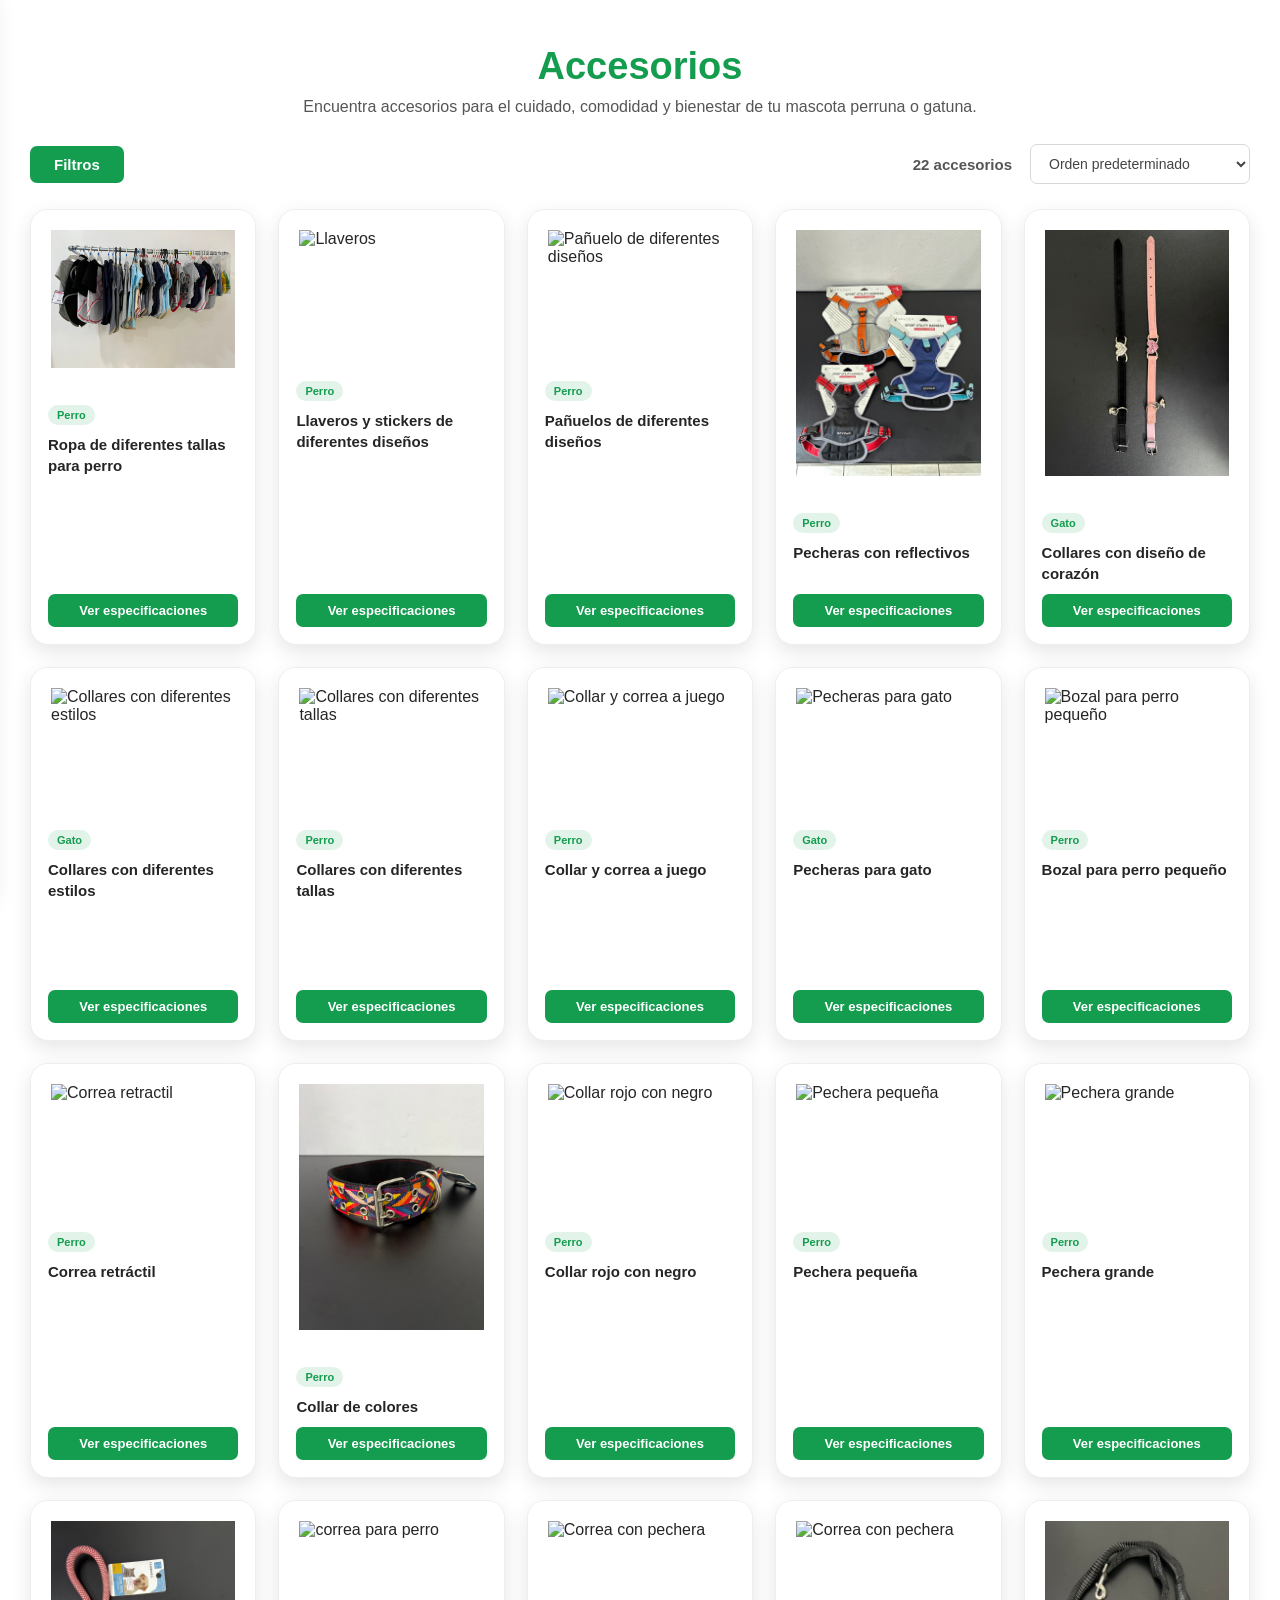
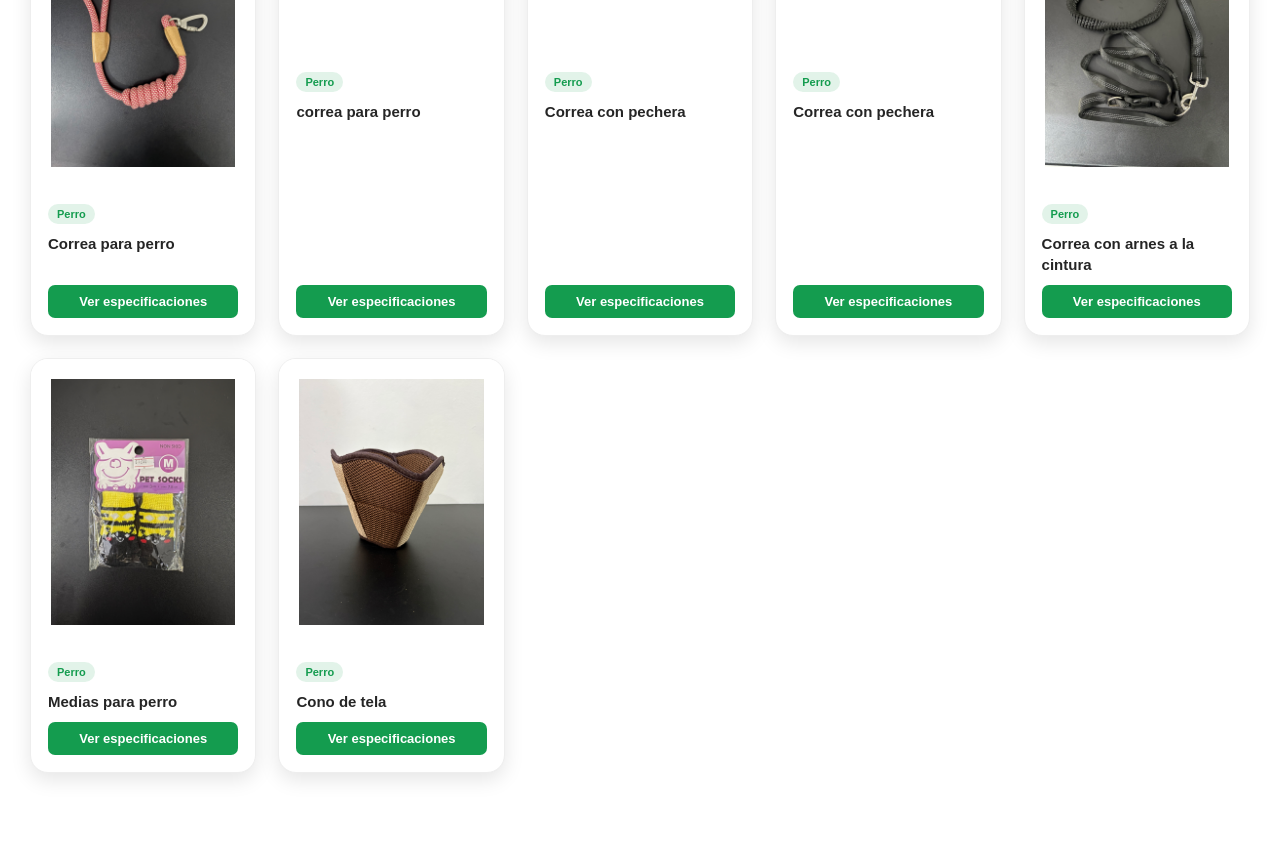
==== commit bf137944: "Se agregaron las imagenes de 3 categorias de productos" ====
--- a/accesorios.html
+++ b/accesorios.html
@@ -808,34 +808,7 @@
                                 Ver especificaciones
                             </button>
                         </div>
-                    </article>
-
-                    <!-- ACCESORIO 22: PERRO -->
-                    <article class="producto-card" data-mascota="perro">
-
-                        <div class="producto-imagen-contenedor">
-
-                            <img src="img/Accesorios/IMG_7537.jpg" alt="Comederos de plástico con estimulación"
-                                class="producto-imagen">
-
-                        </div>
-
-                        <div class="producto-informacion">
-
-                            <span class="producto-etiqueta">
-                                Perro
-                            </span>
-
-                            <h2 class="producto-nombre">
-                                Comederos de plástico con estimulación  
-                            </h2>
-
-                            <button type="button" class="producto-boton">
-
-                                Ver especificaciones
-                            </button>
-                        </div>
-                    </article>
+                    </article>                 
 
                     <!-- ACCESORIO 23: PERRO -->
                     <article class="producto-card" data-mascota="perro">
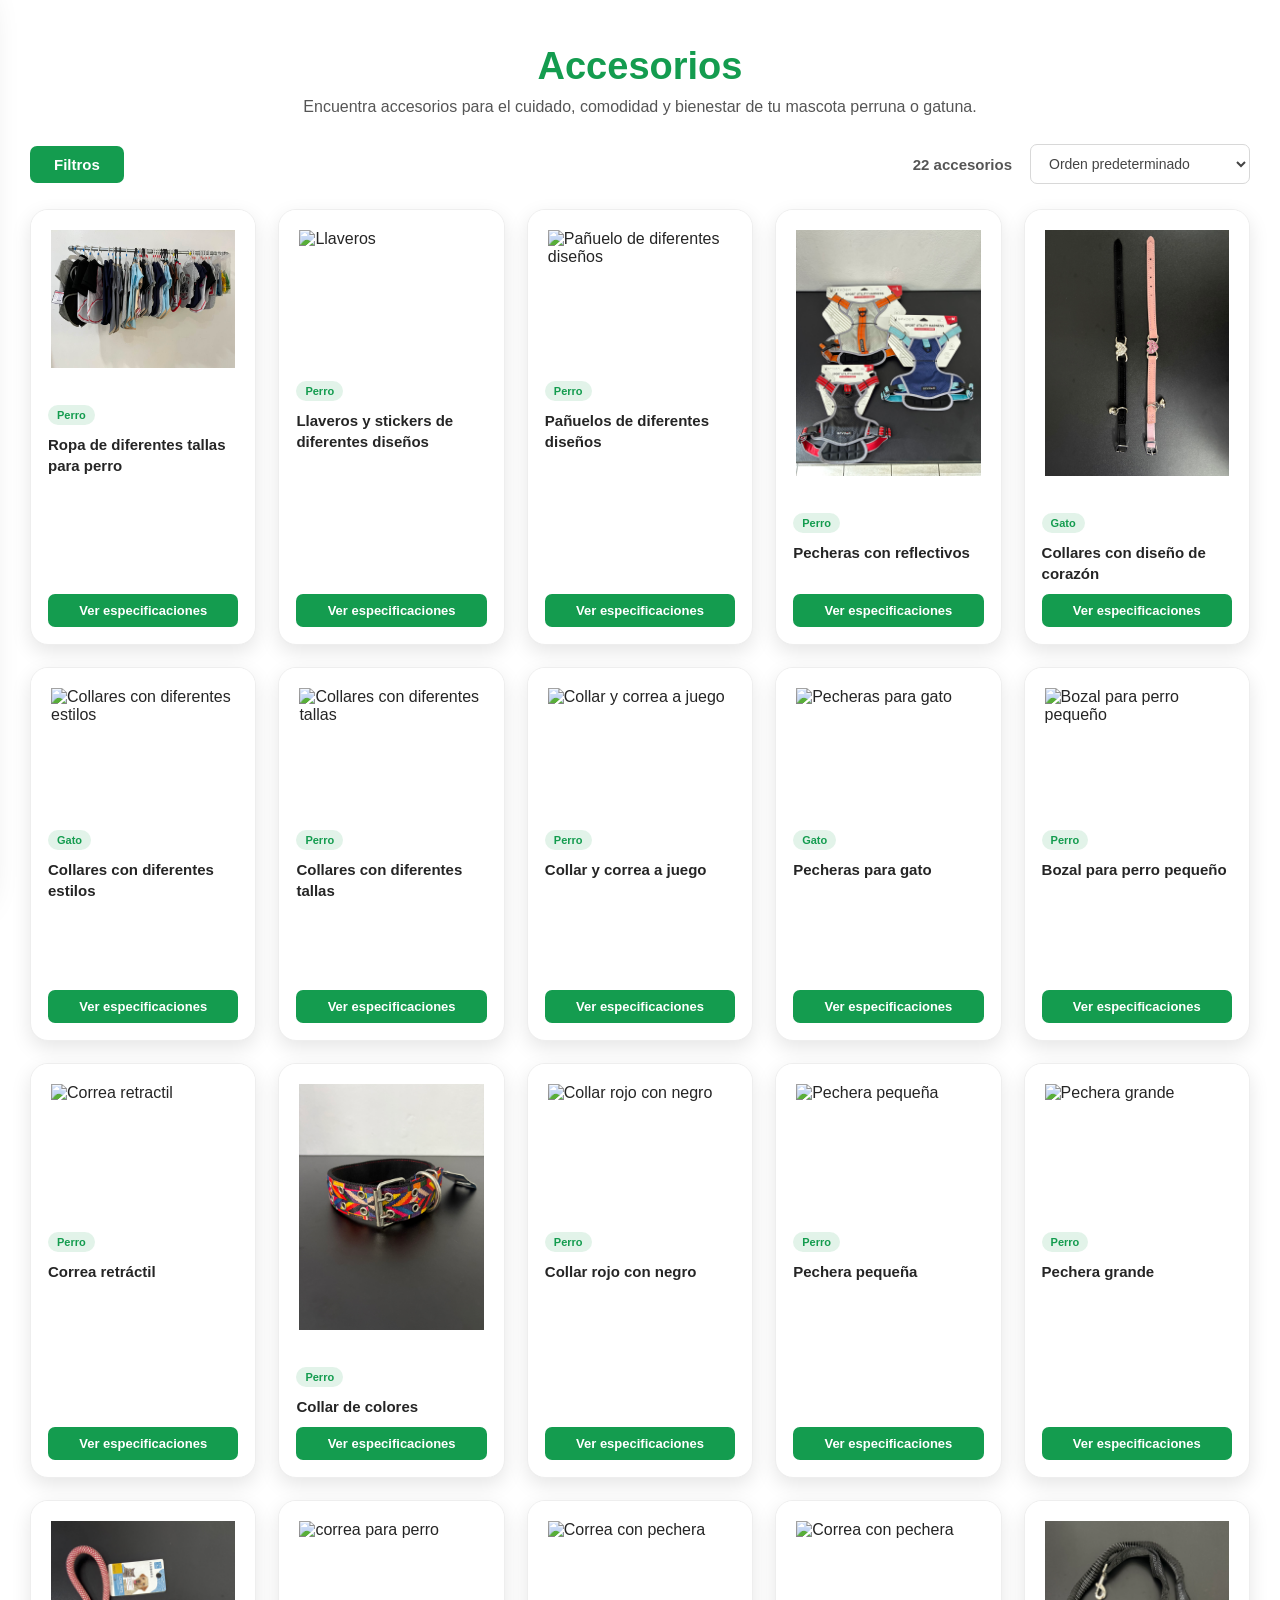
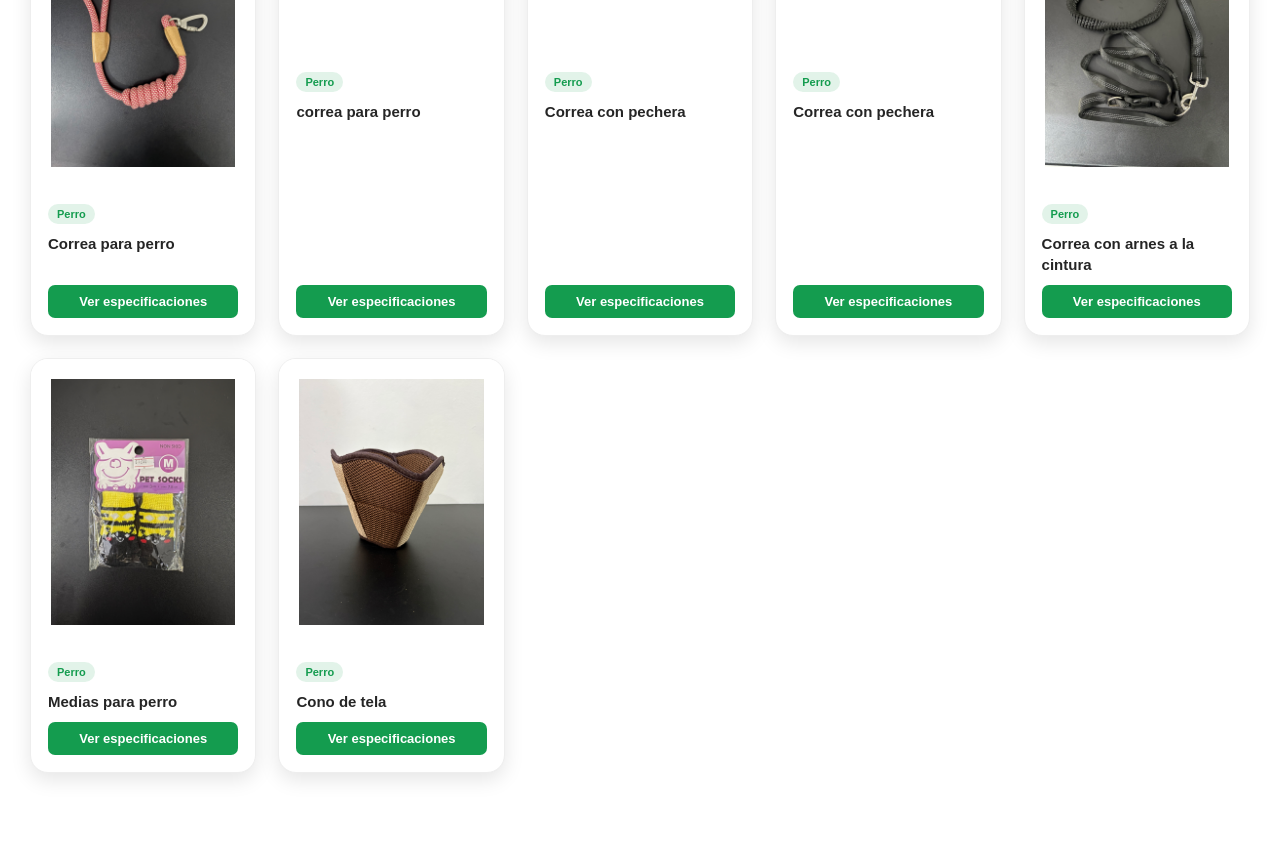
==== commit 115e02b8: "Se agregaron los filtros en los alimentos y en el resto de productos" ====
--- a/accesorios.html
+++ b/accesorios.html
@@ -76,145 +76,251 @@
 
 
                 <!--------------------------------
-                       PANEL DE FILTROS
+                     PANEL DE FILTROS
                 --------------------------------->
 
                 <aside class="panel-filtros" id="panelFiltros">
 
+
+                    <!----------------------------
+                       ENCABEZADO DEL PANEL
+                    ----------------------------->
+
                     <div class="panel-filtros-encabezado">
 
-                        <h2>
-                            Filtrar accesorios
-                        </h2>
+
+                        <div>
+
+                            <h2>
+                                Filtrar accesorios
+                            </h2>
+
+                            <p>
+                                Encuentra lo que necesitas
+                            </p>
+
+                        </div>
+
+
 
                         <button type="button" class="boton-cerrar-filtros" id="cerrarFiltros"
                             aria-label="Cerrar filtros">
 
-                            ×
+                            &times;
 
                         </button>
 
+
                     </div>
 
 
+
+                    <!----------------------------
+                         CONTENIDO FILTROS
+                    ----------------------------->
+
                     <div class="filtros-contenido">
 
-                        <!-- Tipo de accesorio -->
+
+                        <!-------------------------
+                               MASCOTA
+                        -------------------------->
+
                         <div class="grupo-filtro">
+
+
+                            <h3>
+                                Mascota
+                            </h3>
+
+
+
+                            <label class="filtro-opcion">
+
+
+                                <input type="checkbox" value="perro" class="filtro-mascota">
+
+
+                                <span>
+                                    Perro
+                                </span>
+
+
+                            </label>
+
+
+
+                            <label class="filtro-opcion">
+
+
+                                <input type="checkbox" value="gato" class="filtro-mascota">
+
+
+                                <span>
+                                    Gato
+                                </span>
+
+
+                            </label>
+
+
+                        </div>
+
+
+
+                        <!-------------------------
+                          TIPO DE ACCESORIO
+                        -------------------------->
+
+                        <div class="grupo-filtro">
+
 
                             <h3>
                                 Tipo de accesorio
                             </h3>
 
+
+
                             <label class="filtro-opcion">
 
+
                                 <input type="checkbox" value="collar" class="filtro-tipo">
 
-                                Collar
+
+                                <span>
+                                    Collares
+                                </span>
+
 
                             </label>
 
+
+
                             <label class="filtro-opcion">
 
+
                                 <input type="checkbox" value="correa" class="filtro-tipo">
 
-                                Correa
+
+                                <span>
+                                    Correas
+                                </span>
+
 
                             </label>
 
+
+
                             <label class="filtro-opcion">
 
-                                <input type="checkbox" value="cama" class="filtro-tipo">
-
-                                Cama
+
+                                <input type="checkbox" value="pechera" class="filtro-tipo">
+
+
+                                <span>
+                                    Pecheras y arneses
+                                </span>
+
 
                             </label>
 
+
+
                             <label class="filtro-opcion">
 
-                                <input type="checkbox" value="comedero" class="filtro-tipo">
-
-                                Comedero
+
+                                <input type="checkbox" value="ropa" class="filtro-tipo">
+
+
+                                <span>
+                                    Ropa y medias
+                                </span>
+
 
                             </label>
 
+
+
                             <label class="filtro-opcion">
 
-                                <input type="checkbox" value="transportadora" class="filtro-tipo">
-
-                                Transportadora
+
+                                <input type="checkbox" value="panuelo" class="filtro-tipo">
+
+
+                                <span>
+                                    Pañuelos
+                                </span>
+
 
                             </label>
 
-                        </div>
-
-
-                        <!-- Material -->
-                        <div class="grupo-filtro">
-
-                            <h3>
-                                Material
-                            </h3>
+
 
                             <label class="filtro-opcion">
 
-                                <input type="checkbox" value="nylon" class="filtro-material">
-
-                                Nylon
+
+                                <input type="checkbox" value="bozal" class="filtro-tipo">
+
+
+                                <span>
+                                    Bozales
+                                </span>
+
 
                             </label>
 
+
+
                             <label class="filtro-opcion">
 
-                                <input type="checkbox" value="tela" class="filtro-material">
-
-                                Tela
+
+                                <input type="checkbox" value="otros" class="filtro-tipo">
+
+
+                                <span>
+                                    Otros accesorios
+                                </span>
+
 
                             </label>
 
-                            <label class="filtro-opcion">
-
-                                <input type="checkbox" value="plastico" class="filtro-material">
-
-                                Plástico
-
-                            </label>
-
-                            <label class="filtro-opcion">
-
-                                <input type="checkbox" value="metal" class="filtro-material">
-
-                                Metal
-
-                            </label>
-
-                            <label class="filtro-opcion">
-
-                                <input type="checkbox" value="cuero" class="filtro-material">
-
-                                Cuero
-
-                            </label>
-
-                        </div>
+
+                        </div>
+
 
                     </div>
 
 
-                    <button type="button" class="boton-limpiar-filtros" id="limpiarFiltros">
-
-                        Limpiar filtros
-
-                    </button>
+
+                    <!----------------------------
+                         LIMPIAR FILTROS
+                    ----------------------------->
+
+                    <div class="filtros-acciones">
+
+
+                        <button type="button" class="boton-limpiar-filtros" id="limpiarFiltros">
+
+                            Limpiar filtros
+
+                        </button>
+
+
+                    </div>
+
 
                 </aside>
+
+
+
                 <!--------------------------------
-                       FIN DE FILTROS
+                       FONDO OSCURO
                 --------------------------------->
-
 
                 <div class="fondo-filtros" id="fondoFiltros">
                 </div>
+
+
 
 
                 <!--------------------------------
@@ -514,8 +620,7 @@
 
                         <div class="producto-imagen-contenedor">
 
-                            <img src="img/Accesorios/IMG_7514.jpg" alt="Correa retractil"
-                                class="producto-imagen">
+                            <img src="img/Accesorios/IMG_7514.jpg" alt="Correa retractil" class="producto-imagen">
 
                         </div>
 
@@ -542,8 +647,7 @@
 
                         <div class="producto-imagen-contenedor">
 
-                            <img src="img/Accesorios/IMG_7515.jpg" alt="Collar de colores"
-                                class="producto-imagen">
+                            <img src="img/Accesorios/IMG_7515.jpg" alt="Collar de colores" class="producto-imagen">
 
                         </div>
 
@@ -569,8 +673,7 @@
 
                         <div class="producto-imagen-contenedor">
 
-                            <img src="img/Accesorios/IMG_7517.jpg" alt="Collar rojo con negro"
-                                class="producto-imagen">
+                            <img src="img/Accesorios/IMG_7517.jpg" alt="Collar rojo con negro" class="producto-imagen">
 
                         </div>
 
@@ -597,8 +700,7 @@
 
                         <div class="producto-imagen-contenedor">
 
-                            <img src="img/Accesorios/IMG_7518.jpg" alt="Pechera pequeña"
-                                class="producto-imagen">
+                            <img src="img/Accesorios/IMG_7518.jpg" alt="Pechera pequeña" class="producto-imagen">
 
                         </div>
 
@@ -614,7 +716,7 @@
 
                             <button type="button" class="producto-boton">
 
-                                Ver especificaciones    
+                                Ver especificaciones
                             </button>
                         </div>
                     </article>
@@ -625,8 +727,7 @@
 
                         <div class="producto-imagen-contenedor">
 
-                            <img src="img/Accesorios/IMG_7519.jpg" alt="Pechera grande"
-                                class="producto-imagen">
+                            <img src="img/Accesorios/IMG_7519.jpg" alt="Pechera grande" class="producto-imagen">
 
                         </div>
 
@@ -642,7 +743,7 @@
 
                             <button type="button" class="producto-boton">
 
-                                Ver especificaciones    
+                                Ver especificaciones
                             </button>
                         </div>
                     </article>
@@ -653,8 +754,7 @@
 
                         <div class="producto-imagen-contenedor">
 
-                            <img src="img/Accesorios/IMG_7521.jpg" alt="Correa para perro"
-                                class="producto-imagen">
+                            <img src="img/Accesorios/IMG_7521.jpg" alt="Correa para perro" class="producto-imagen">
 
                         </div>
 
@@ -680,8 +780,7 @@
 
                         <div class="producto-imagen-contenedor">
 
-                            <img src="img/Accesorios/IMG_7522.jpg" alt="correa para perro"
-                                class="producto-imagen">
+                            <img src="img/Accesorios/IMG_7522.jpg" alt="correa para perro" class="producto-imagen">
 
                         </div>
 
@@ -707,8 +806,7 @@
 
                         <div class="producto-imagen-contenedor">
 
-                            <img src="img/Accesorios/IMG_7523.jpg" alt="Correa con pechera"
-                                class="producto-imagen">
+                            <img src="img/Accesorios/IMG_7523.jpg" alt="Correa con pechera" class="producto-imagen">
 
                         </div>
 
@@ -734,8 +832,7 @@
 
                         <div class="producto-imagen-contenedor">
 
-                            <img src="img/Accesorios/IMG_7524.jpg" alt="Correa con pechera"
-                                class="producto-imagen">
+                            <img src="img/Accesorios/IMG_7524.jpg" alt="Correa con pechera" class="producto-imagen">
 
                         </div>
 
@@ -788,8 +885,7 @@
 
                         <div class="producto-imagen-contenedor">
 
-                            <img src="img/Accesorios/IMG_7526.jpg" alt="Medias para perro"
-                                class="producto-imagen">
+                            <img src="img/Accesorios/IMG_7526.jpg" alt="Medias para perro" class="producto-imagen">
 
                         </div>
 
@@ -808,15 +904,14 @@
                                 Ver especificaciones
                             </button>
                         </div>
-                    </article>                 
+                    </article>
 
                     <!-- ACCESORIO 23: PERRO -->
                     <article class="producto-card" data-mascota="perro">
 
                         <div class="producto-imagen-contenedor">
 
-                            <img src="img/Accesorios/IMG_7540.jpg" alt="Cono de tela"
-                                class="producto-imagen">
+                            <img src="img/Accesorios/IMG_7540.jpg" alt="Cono de tela" class="producto-imagen">
 
                         </div>
 
@@ -838,8 +933,25 @@
                     </article>
 
                 </div>
+                <!-- =================================
+                       MENSAJE SIN RESULTADOS
+                ================================== -->
+
+                <div class="productos-vacios" id="productosVacios">
+
+                    <p>
+                        No se encontraron productos con los
+                        filtros seleccionados.
+                    </p>
+
+                </div>
+
+
+            </div>
+            <!-- FIN catalogo-contenedor -->
 
         </section>
+
 
     </main>
 
--- a/css/accesorios.css
+++ b/css/accesorios.css
@@ -53,49 +53,6 @@
     margin: 0;
     color: #555555;
     font-size: 16px;
-}
-
-
-/* =================================
-        BOTONES PERRO Y GATO
-================================= */
-
-.filtros-mascota {
-    display: flex;
-    align-items: center;
-    justify-content: center;
-    gap: 12px;
-    margin-bottom: 28px;
-}
-
-.boton-mascota {
-    min-width: 130px;
-    padding: 11px 25px;
-
-    color: rgb(20, 156, 79);
-    background-color: #ffffff;
-
-    border: 2px solid rgb(20, 156, 79);
-    border-radius: 8px;
-
-    font-size: 16px;
-    font-weight: 700;
-    cursor: pointer;
-
-    transition: 0.3s;
-}
-
-.boton-mascota:hover {
-    color: #000000;
-    background-color: rgb(0, 217, 255);
-    border-color: rgb(0, 217, 255);
-    transform: translateY(-2px);
-}
-
-.boton-mascota.activo {
-    color: #ffffff;
-    background-color: rgb(20, 156, 79);
-    border-color: rgb(20, 156, 79);
 }
 
 
@@ -124,6 +81,9 @@
     font-weight: 600;
 }
 
+
+/* Botón abrir filtros */
+
 .boton-abrir-filtros {
     padding: 10px 24px;
 
@@ -135,6 +95,7 @@
 
     font-size: 15px;
     font-weight: 700;
+
     cursor: pointer;
 
     transition: 0.3s;
@@ -145,6 +106,9 @@
     background-color: rgb(0, 217, 255);
 }
 
+
+/* Ordenar productos */
+
 .ordenar-productos {
     min-width: 220px;
     padding: 10px 14px;
@@ -156,12 +120,15 @@
     border-radius: 7px;
 
     font-size: 14px;
+
     outline: none;
 }
 
 .ordenar-productos:focus {
     border-color: rgb(20, 156, 79);
-    box-shadow: 0 0 0 3px rgba(20, 156, 79, 0.15);
+
+    box-shadow:
+        0 0 0 3px rgba(20, 156, 79, 0.15);
 }
 
 
@@ -171,105 +138,232 @@
 
 .panel-filtros {
     position: fixed;
+
     top: 0;
-    left: -340px;
+    left: -380px;
+
     z-index: 2100;
 
-    width: 320px;
+    width: 350px;
+    max-width: 90%;
+
     height: 100vh;
-    padding-bottom: 25px;
 
     background-color: #ffffff;
-    box-shadow: 8px 0 25px rgba(0, 0, 0, 0.18);
+
+    box-shadow:
+        10px 0 35px rgba(0, 0, 0, 0.20);
 
     overflow-y: auto;
 
-    transition: left 0.35s ease;
+    transition:
+        left 0.35s ease;
 }
 
 .panel-filtros.mostrar {
     left: 0;
 }
 
+
+/* =================================
+       ENCABEZADO DEL PANEL
+================================= */
+
 .panel-filtros-encabezado {
+    position: sticky;
+
+    top: 0;
+
+    z-index: 5;
+
     display: flex;
     align-items: center;
     justify-content: space-between;
 
-    padding: 20px;
+    padding: 22px 20px;
 
     background-color: rgb(20, 156, 79);
 }
 
 .panel-filtros-encabezado h2 {
     margin: 0;
+
     color: #ffffff;
+
     font-size: 21px;
     font-weight: 700;
 }
 
+
+/* Subtítulo: Encuentra lo que necesitas */
+.panel-filtros-encabezado p {
+    margin: 2px 0 0;
+
+    color: #000000;
+
+    font-size: 14px;
+    font-weight: 400;
+}
+
+
+/* =================================
+           BOTÓN CERRAR
+================================= */
+
 .boton-cerrar-filtros {
+    width: 38px;
+    height: 38px;
+
+    display: flex;
+    align-items: center;
+    justify-content: center;
+
+    flex-shrink: 0;
+
     color: #ffffff;
-    background-color: transparent;
+
+    background-color:
+        rgba(255, 255, 255, 0.12);
+
     border: none;
-
-    font-size: 31px;
+    border-radius: 50%;
+
+    font-size: 27px;
     line-height: 1;
+
     cursor: pointer;
-}
+
+    transition: 0.3s;
+}
+
+.boton-cerrar-filtros:hover {
+    color: #000000;
+
+    background-color:
+        rgb(0, 217, 255);
+}
+
+
+/* =================================
+        CONTENIDO DE FILTROS
+================================= */
 
 .filtros-contenido {
-    padding: 5px 20px;
-}
+    padding: 5px 22px;
+}
+
+
+/* Grupo */
 
 .grupo-filtro {
-    padding: 22px 0;
-    border-bottom: 1px solid #eeeeee;
-}
+    padding: 23px 0;
+
+    border-bottom:
+        1px solid #eeeeee;
+}
+
+
+/* Títulos:
+   Mascota
+   Tipo de accesorio
+*/
 
 .grupo-filtro h3 {
-    margin-bottom: 15px;
-    color: #333333;
-    font-size: 17px;
+    margin-bottom: 17px;
+
+    color: #000000;
+
+    font-size: 16px;
     font-weight: 700;
 }
+
+
+/* =================================
+          OPCIÓN DE FILTRO
+================================= */
 
 .filtro-opcion {
     display: flex;
     align-items: center;
-    gap: 10px;
-
-    margin-bottom: 12px;
-
-    color: #555555;
+
+    gap: 11px;
+
+    margin-bottom: 13px;
+    padding: 5px 0;
+
+    color: #000000;
+
     font-size: 14px;
+    font-weight: 400;
+
     cursor: pointer;
+
+    transition: 0.2s;
 }
 
 .filtro-opcion:last-child {
     margin-bottom: 0;
 }
 
+
+/* Mantiene las letras negras
+   al pasar el mouse */
+
+.filtro-opcion:hover {
+    color: #000000;
+}
+
+
+/* Texto específico dentro del label */
+
+.filtro-opcion span {
+    color: #000000;
+}
+
+
+/* Checkbox */
+
 .filtro-opcion input {
-    width: 17px;
-    height: 17px;
-    accent-color: rgb(20, 156, 79);
+    width: 18px;
+    height: 18px;
+
+    flex-shrink: 0;
+
+    accent-color:
+        rgb(20, 156, 79);
+
     cursor: pointer;
 }
 
+
+/* =================================
+        ACCIONES DEL PANEL
+================================= */
+
+.filtros-acciones {
+    padding: 20px;
+}
+
+
+/* Botón limpiar */
+
 .boton-limpiar-filtros {
-    width: calc(100% - 40px);
-    margin: 20px;
-    padding: 11px 15px;
+    width: 100%;
+
+    margin: 0;
+    padding: 12px 16px;
 
     color: #ffffff;
-    background-color: rgb(20, 156, 79);
+
+    background-color:
+        rgb(20, 156, 79);
 
     border: none;
-    border-radius: 7px;
+    border-radius: 8px;
 
     font-size: 14px;
     font-weight: 700;
+
     cursor: pointer;
 
     transition: 0.3s;
@@ -277,24 +371,39 @@
 
 .boton-limpiar-filtros:hover {
     color: #000000;
-    background-color: rgb(0, 217, 255);
-}
-
-
-/* Fondo oscuro */
+
+    background-color:
+        rgb(0, 217, 255);
+}
+
+
+/* =================================
+            FONDO OSCURO
+================================= */
 
 .fondo-filtros {
     position: fixed;
+
     inset: 0;
+
     z-index: 2000;
 
-    display: none;
-
-    background-color: rgba(0, 0, 0, 0.35);
+    visibility: hidden;
+    opacity: 0;
+
+    background-color:
+        rgba(0, 0, 0, 0.45);
+
+    backdrop-filter: blur(1px);
+
+    transition:
+        opacity 0.3s ease,
+        visibility 0.3s ease;
 }
 
 .fondo-filtros.mostrar {
-    display: block;
+    visibility: visible;
+    opacity: 1;
 }
 
 
@@ -305,15 +414,16 @@
 .productos-grid {
     display: grid;
 
-    /* Cinco columnas por fila */
-    grid-template-columns: repeat(5, minmax(0, 1fr));
+    /* Cinco columnas */
+    grid-template-columns:
+        repeat(5, minmax(0, 1fr));
 
     gap: 22px;
 }
 
 
 /* =================================
-        TARJETA DE ACCESORIO
+        TARJETA DE PRODUCTO
 ================================= */
 
 .producto-card {
@@ -323,10 +433,14 @@
     flex-direction: column;
 
     background-color: #ffffff;
-    border: 1px solid #eeeeee;
+
+    border:
+        1px solid #eeeeee;
+
     border-radius: 18px;
 
-    box-shadow: 0 7px 20px rgba(0, 0, 0, 0.10);
+    box-shadow:
+        0 7px 20px rgba(0, 0, 0, 0.10);
 
     overflow: hidden;
 
@@ -337,18 +451,27 @@
 
 .producto-card:hover {
     transform: translateY(-5px);
-    box-shadow: 0 12px 28px rgba(0, 0, 0, 0.16);
-}
+
+    box-shadow:
+        0 12px 28px rgba(0, 0, 0, 0.16);
+}
+
+
+/* Esta clase la usa JavaScript
+   para ocultar productos */
 
 .producto-card.oculto {
     display: none;
 }
 
 
-/* Imagen */
+/* =================================
+          IMAGEN DEL PRODUCTO
+================================= */
 
 .producto-imagen-contenedor {
     width: 100%;
+
     aspect-ratio: 1 / 1;
 
     display: flex;
@@ -356,6 +479,7 @@
     justify-content: center;
 
     padding: 20px;
+
     background-color: #ffffff;
 }
 
@@ -370,7 +494,9 @@
 }
 
 
-/* Información */
+/* =================================
+        INFORMACIÓN PRODUCTO
+================================= */
 
 .producto-informacion {
     height: 100%;
@@ -381,6 +507,9 @@
     padding: 17px;
 }
 
+
+/* Etiqueta Perro/Gato */
+
 .producto-etiqueta {
     width: fit-content;
 
@@ -388,21 +517,32 @@
     padding: 4px 9px;
 
     color: rgb(20, 156, 79);
-    background-color: rgba(20, 156, 79, 0.12);
+
+    background-color:
+        rgba(20, 156, 79, 0.12);
+
     border-radius: 20px;
 
     font-size: 11px;
     font-weight: 700;
 }
 
+
+/* Nombre */
+
 .producto-nombre {
     margin: 0 0 10px;
 
     color: #252525;
+
     font-size: 15px;
     font-weight: 700;
+
     line-height: 1.4;
 }
+
+
+/* Descripción, por si agregas una */
 
 .producto-descripcion {
     display: -webkit-box;
@@ -410,29 +550,41 @@
     margin: 0 0 16px;
 
     color: #666666;
+
     font-size: 12px;
     line-height: 1.55;
 
     overflow: hidden;
 
     line-clamp: 3;
+
     -webkit-box-orient: vertical;
     -webkit-line-clamp: 3;
 }
 
+
+/* =================================
+       BOTÓN ESPECIFICACIONES
+================================= */
+
 .producto-boton {
     width: 100%;
+
     margin-top: auto;
+
     padding: 9px 12px;
 
     color: #ffffff;
-    background-color: rgb(20, 156, 79);
+
+    background-color:
+        rgb(20, 156, 79);
 
     border: none;
     border-radius: 7px;
 
     font-size: 13px;
     font-weight: 700;
+
     cursor: pointer;
 
     transition: 0.3s;
@@ -440,7 +592,9 @@
 
 .producto-boton:hover {
     color: #000000;
-    background-color: rgb(0, 217, 255);
+
+    background-color:
+        rgb(0, 217, 255);
 }
 
 
@@ -452,140 +606,230 @@
     display: none;
 
     margin-top: 30px;
+
     padding: 40px 20px;
 
     color: #666666;
+
     background-color: #ffffff;
 
-    border: 2px dashed #cccccc;
+    border:
+        2px dashed #cccccc;
+
     border-radius: 12px;
 
     text-align: center;
 }
 
-
-/* =================================
-             RESPONSIVE
+.productos-vacios h3 {
+    margin-bottom: 8px;
+
+    color: #252525;
+
+    font-size: 19px;
+}
+
+.productos-vacios p {
+    margin: 0;
+
+    color: #666666;
+
+    font-size: 14px;
+}
+
+
+/* =================================
+          PANTALLAS GRANDES
 ================================= */
 
 @media screen and (max-width: 1250px) {
 
     .productos-grid {
-        grid-template-columns: repeat(4, minmax(0, 1fr));
-    }
-}
+        grid-template-columns:
+            repeat(4, minmax(0, 1fr));
+    }
+
+}
+
+
+/* =================================
+              TABLET
+================================= */
 
 @media screen and (max-width: 992px) {
 
     .productos-grid {
-        grid-template-columns: repeat(3, minmax(0, 1fr));
-    }
-}
+        grid-template-columns:
+            repeat(3, minmax(0, 1fr));
+    }
+
+}
+
+
+/* =================================
+             TELÉFONO
+================================= */
 
 @media screen and (max-width: 768px) {
 
     .catalogo-accesorios {
-        padding: 32px 14px 50px;
-    }
+        padding:
+            32px 14px 50px;
+    }
+
 
     .catalogo-titulo {
         font-size: 29px;
     }
 
+
     .catalogo-subtitulo {
         font-size: 15px;
     }
 
-    .filtros-mascota {
-        width: 100%;
-    }
-
-    .boton-mascota {
-        width: 50%;
-        min-width: 0;
-    }
+
+    /* Herramientas */
 
     .catalogo-herramientas {
         align-items: stretch;
         flex-direction: column;
     }
 
+
     .herramientas-derecha {
         align-items: stretch;
         flex-direction: column;
     }
 
+
     .boton-abrir-filtros,
     .ordenar-productos {
         width: 100%;
     }
 
+
+    /* Productos en formato horizontal */
+
     .productos-grid {
         display: flex;
         flex-direction: column;
+
         gap: 18px;
     }
+
 
     .producto-card {
         display: grid;
-        grid-template-columns: 150px minmax(0, 1fr);
+
+        grid-template-columns:
+            150px minmax(0, 1fr);
+
         align-items: stretch;
+
         border-radius: 12px;
     }
+
 
     .producto-imagen-contenedor {
         min-height: 220px;
+
         aspect-ratio: auto;
+
         padding: 12px;
     }
+
 
     .producto-informacion {
         padding: 18px 15px;
     }
 
+
     .producto-nombre {
         font-size: 16px;
     }
 
+
     .producto-descripcion {
         font-size: 13px;
 
         line-clamp: 4;
+
         -webkit-line-clamp: 4;
     }
-}
+
+
+    /* Panel filtros */
+
+    .panel-filtros {
+        width: 330px;
+        max-width: 90%;
+    }
+
+}
+
+
+/* =================================
+         TELÉFONO PEQUEÑO
+================================= */
 
 @media screen and (max-width: 480px) {
+
+    .catalogo-accesorios {
+        padding:
+            28px 10px 45px;
+    }
+
 
     .catalogo-titulo {
         font-size: 25px;
     }
 
+
+    .catalogo-subtitulo {
+        font-size: 14px;
+    }
+
+
     .producto-card {
-        grid-template-columns: 115px minmax(0, 1fr);
-    }
+        grid-template-columns:
+            115px minmax(0, 1fr);
+    }
+
 
     .producto-imagen-contenedor {
         min-height: 190px;
+
         padding: 8px;
     }
+
 
     .producto-informacion {
         padding: 13px 11px;
     }
 
+
     .producto-nombre {
         font-size: 14px;
     }
 
+
     .producto-descripcion {
         font-size: 12px;
 
         line-clamp: 3;
+
         -webkit-line-clamp: 3;
     }
+
 
     .producto-boton {
         font-size: 12px;
     }
+
+
+    .panel-filtros {
+        width: 300px;
+        max-width: 92%;
+    }
+
 }
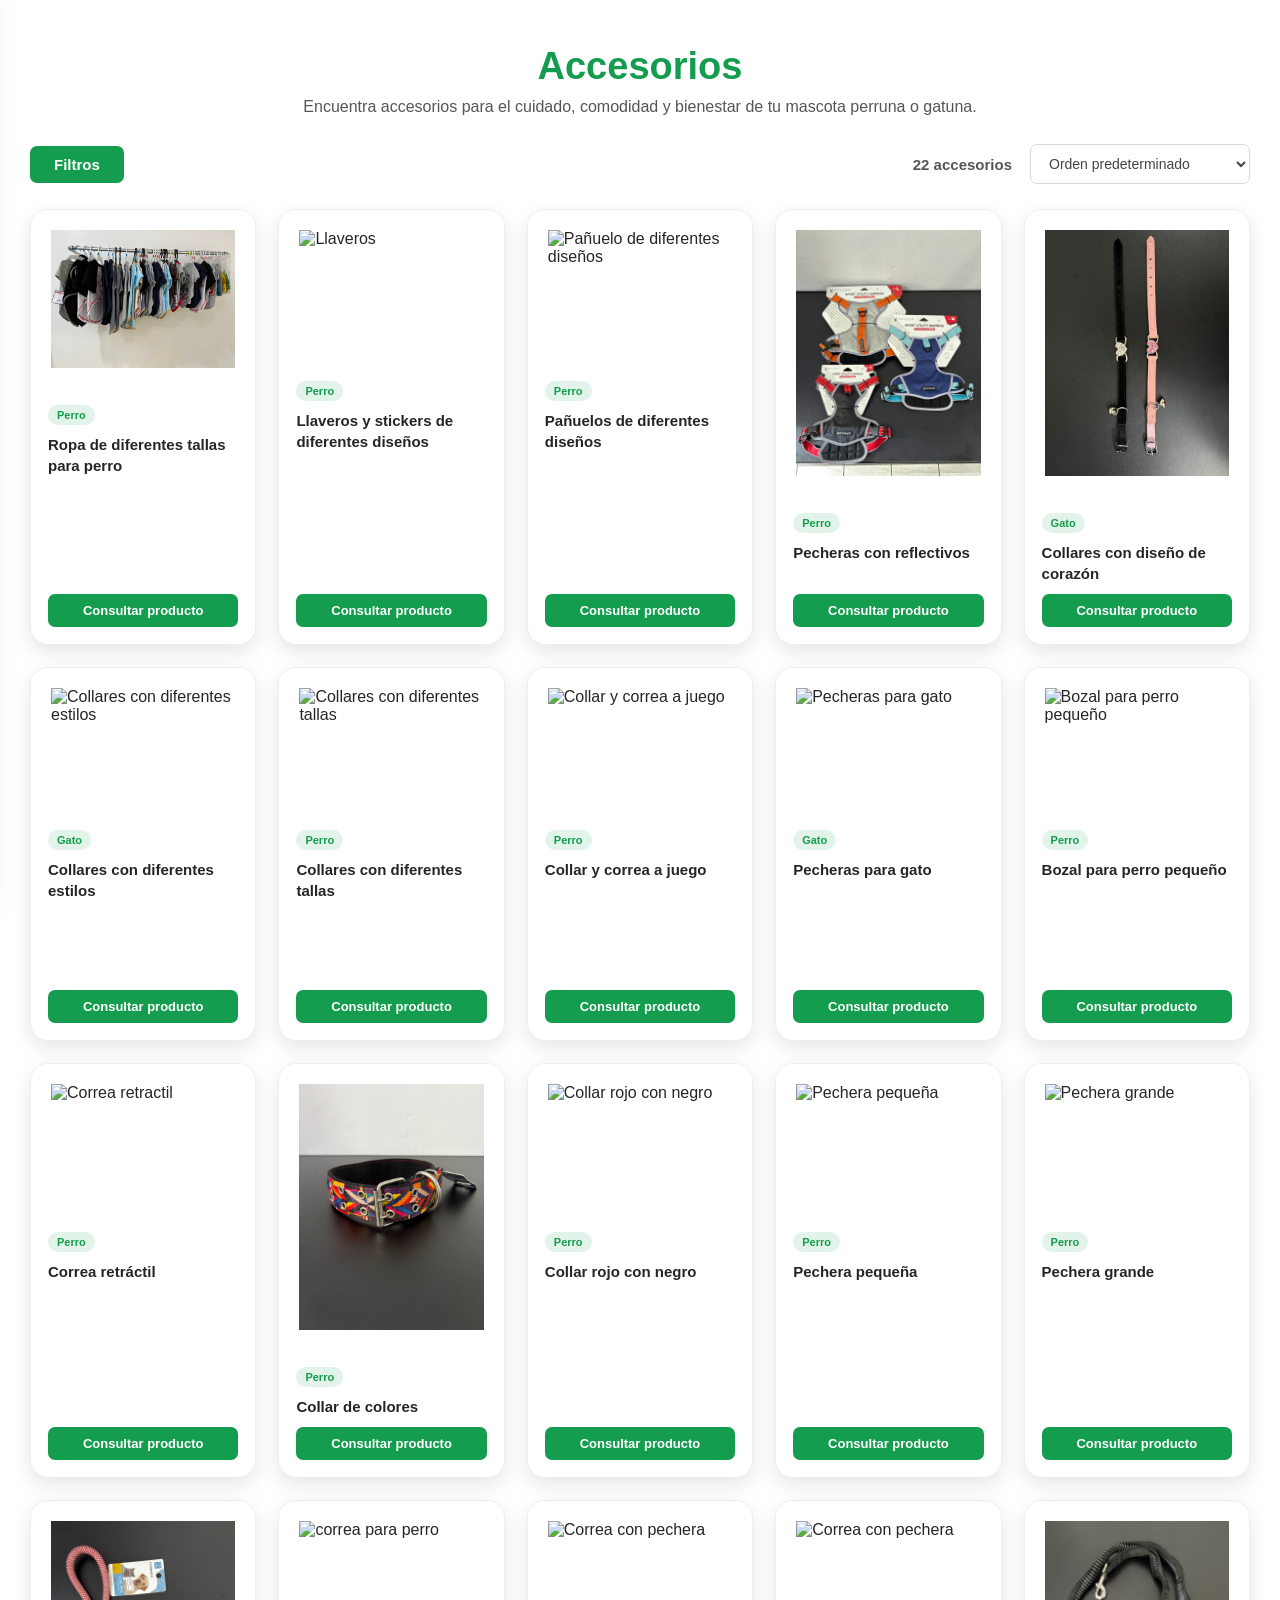
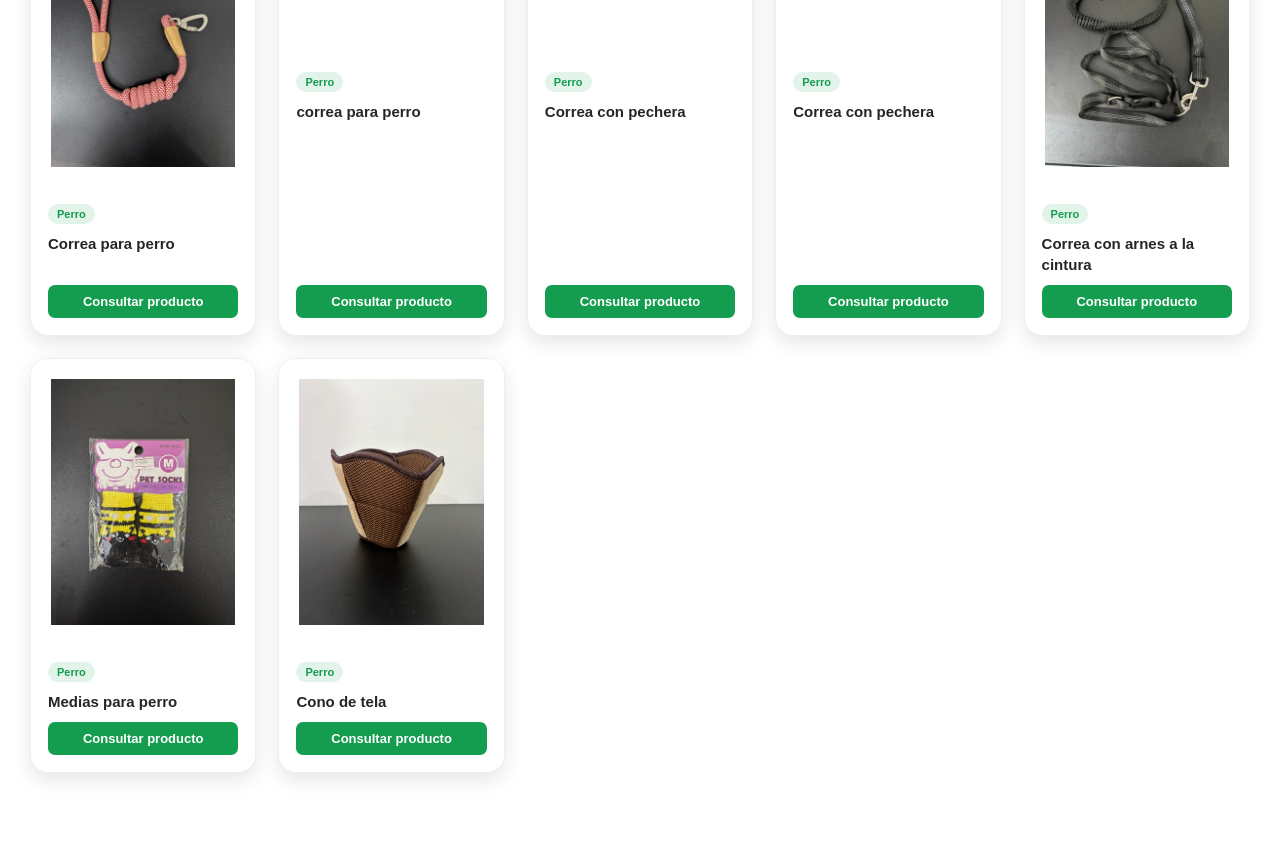
==== commit f7025d93: "Se agrego los botones de redireccionamiento a whatsapp" ====
--- a/accesorios.html
+++ b/accesorios.html
@@ -349,8 +349,8 @@
                                 Ropa de diferentes tallas para perro
                             </h2>
 
-                            <button type="button" class="producto-boton">
-                                Ver especificaciones
+                            <button type="button" class="producto-boton boton-whatsapp">
+                                Consultar producto
                             </button>
 
                         </div>
@@ -377,10 +377,8 @@
                                 Llaveros y stickers de diferentes diseños
                             </h2>
 
-                            <button type="button" class="producto-boton">
-
-                                Ver especificaciones
-
+                            <button type="button" class="producto-boton boton-whatsapp">
+                                Consultar producto
                             </button>
 
                         </div>
@@ -408,10 +406,8 @@
                                 Pañuelos de diferentes diseños
                             </h2>
 
-                            <button type="button" class="producto-boton">
-
-                                Ver especificaciones
-
+                            <button type="button" class="producto-boton boton-whatsapp">
+                                Consultar producto
                             </button>
 
                         </div>
@@ -439,10 +435,8 @@
                                 Pecheras con reflectivos
                             </h2>
 
-                            <button type="button" class="producto-boton">
-
-                                Ver especificaciones
-
+                            <button type="button" class="producto-boton boton-whatsapp">
+                                Consultar producto
                             </button>
 
                         </div>
@@ -470,9 +464,8 @@
                                 Collares con diseño de corazón
                             </h2>
 
-                            <button type="button" class="producto-boton">
-
-                                Ver especificaciones
+                            <button type="button" class="producto-boton boton-whatsapp">
+                                Consultar producto
                             </button>
                         </div>
                     </article>
@@ -498,9 +491,8 @@
                                 Collares con diferentes estilos
                             </h2>
 
-                            <button type="button" class="producto-boton">
-
-                                Ver especificaciones
+                            <button type="button" class="producto-boton boton-whatsapp">
+                                Consultar producto
                             </button>
                         </div>
                     </article>
@@ -526,9 +518,8 @@
                                 Collares con diferentes tallas
                             </h2>
 
-                            <button type="button" class="producto-boton">
-
-                                Ver especificaciones
+                            <button type="button" class="producto-boton boton-whatsapp">
+                                Consultar producto
                             </button>
                         </div>
                     </article>
@@ -553,9 +544,8 @@
                                 Collar y correa a juego
                             </h2>
 
-                            <button type="button" class="producto-boton">
-
-                                Ver especificaciones
+                            <button type="button" class="producto-boton boton-whatsapp">
+                                Consultar producto
                             </button>
                         </div>
                     </article>
@@ -580,9 +570,8 @@
                                 Pecheras para gato
                             </h2>
 
-                            <button type="button" class="producto-boton">
-
-                                Ver especificaciones
+                            <button type="button" class="producto-boton boton-whatsapp">
+                                Consultar producto
                             </button>
                         </div>
                     </article>
@@ -607,9 +596,8 @@
                                 Bozal para perro pequeño
                             </h2>
 
-                            <button type="button" class="producto-boton">
-
-                                Ver especificaciones
+                            <button type="button" class="producto-boton boton-whatsapp">
+                                Consultar producto
                             </button>
                         </div>
                     </article>
@@ -634,9 +622,8 @@
                                 Correa retráctil
                             </h2>
 
-                            <button type="button" class="producto-boton">
-
-                                Ver especificaciones
+                            <button type="button" class="producto-boton boton-whatsapp">
+                                Consultar producto
                             </button>
                         </div>
                     </article>
@@ -661,9 +648,8 @@
                                 Collar de colores
                             </h2>
 
-                            <button type="button" class="producto-boton">
-
-                                Ver especificaciones
+                            <button type="button" class="producto-boton boton-whatsapp">
+                                Consultar producto
                             </button>
                         </div>
                     </article>
@@ -687,9 +673,8 @@
                                 Collar rojo con negro
                             </h2>
 
-                            <button type="button" class="producto-boton">
-
-                                Ver especificaciones
+                            <button type="button" class="producto-boton boton-whatsapp">
+                                Consultar producto
                             </button>
                         </div>
                     </article>
@@ -714,9 +699,8 @@
                                 Pechera pequeña
                             </h2>
 
-                            <button type="button" class="producto-boton">
-
-                                Ver especificaciones
+                            <button type="button" class="producto-boton boton-whatsapp">
+                                Consultar producto
                             </button>
                         </div>
                     </article>
@@ -741,9 +725,8 @@
                                 Pechera grande
                             </h2>
 
-                            <button type="button" class="producto-boton">
-
-                                Ver especificaciones
+                            <button type="button" class="producto-boton boton-whatsapp">
+                                Consultar producto
                             </button>
                         </div>
                     </article>
@@ -768,9 +751,8 @@
                                 Correa para perro
                             </h2>
 
-                            <button type="button" class="producto-boton">
-
-                                Ver especificaciones
+                            <button type="button" class="producto-boton boton-whatsapp">
+                                Consultar producto
                             </button>
                         </div>
                     </article>
@@ -794,9 +776,8 @@
                                 correa para perro
                             </h2>
 
-                            <button type="button" class="producto-boton">
-
-                                Ver especificaciones
+                            <button type="button" class="producto-boton boton-whatsapp">
+                                Consultar producto
                             </button>
                         </div>
                     </article>
@@ -820,9 +801,8 @@
                                 Correa con pechera
                             </h2>
 
-                            <button type="button" class="producto-boton">
-
-                                Ver especificaciones
+                            <button type="button" class="producto-boton boton-whatsapp">
+                                Consultar producto
                             </button>
                         </div>
                     </article>
@@ -846,9 +826,8 @@
                                 Correa con pechera
                             </h2>
 
-                            <button type="button" class="producto-boton">
-
-                                Ver especificaciones
+                            <button type="button" class="producto-boton boton-whatsapp">
+                                Consultar producto
                             </button>
                         </div>
                     </article>
@@ -873,9 +852,8 @@
                                 Correa con arnes a la cintura
                             </h2>
 
-                            <button type="button" class="producto-boton">
-
-                                Ver especificaciones
+                            <button type="button" class="producto-boton boton-whatsapp">
+                                Consultar producto
                             </button>
                         </div>
                     </article>
@@ -899,9 +877,8 @@
                                 Medias para perro
                             </h2>
 
-                            <button type="button" class="producto-boton">
-
-                                Ver especificaciones
+                            <button type="button" class="producto-boton boton-whatsapp">
+                                Consultar producto
                             </button>
                         </div>
                     </article>
@@ -925,9 +902,8 @@
                                 Cono de tela
                             </h2>
 
-                            <button type="button" class="producto-boton">
-
-                                Ver especificaciones
+                            <button type="button" class="producto-boton boton-whatsapp">
+                                Consultar producto
                             </button>
                         </div>
                     </article>
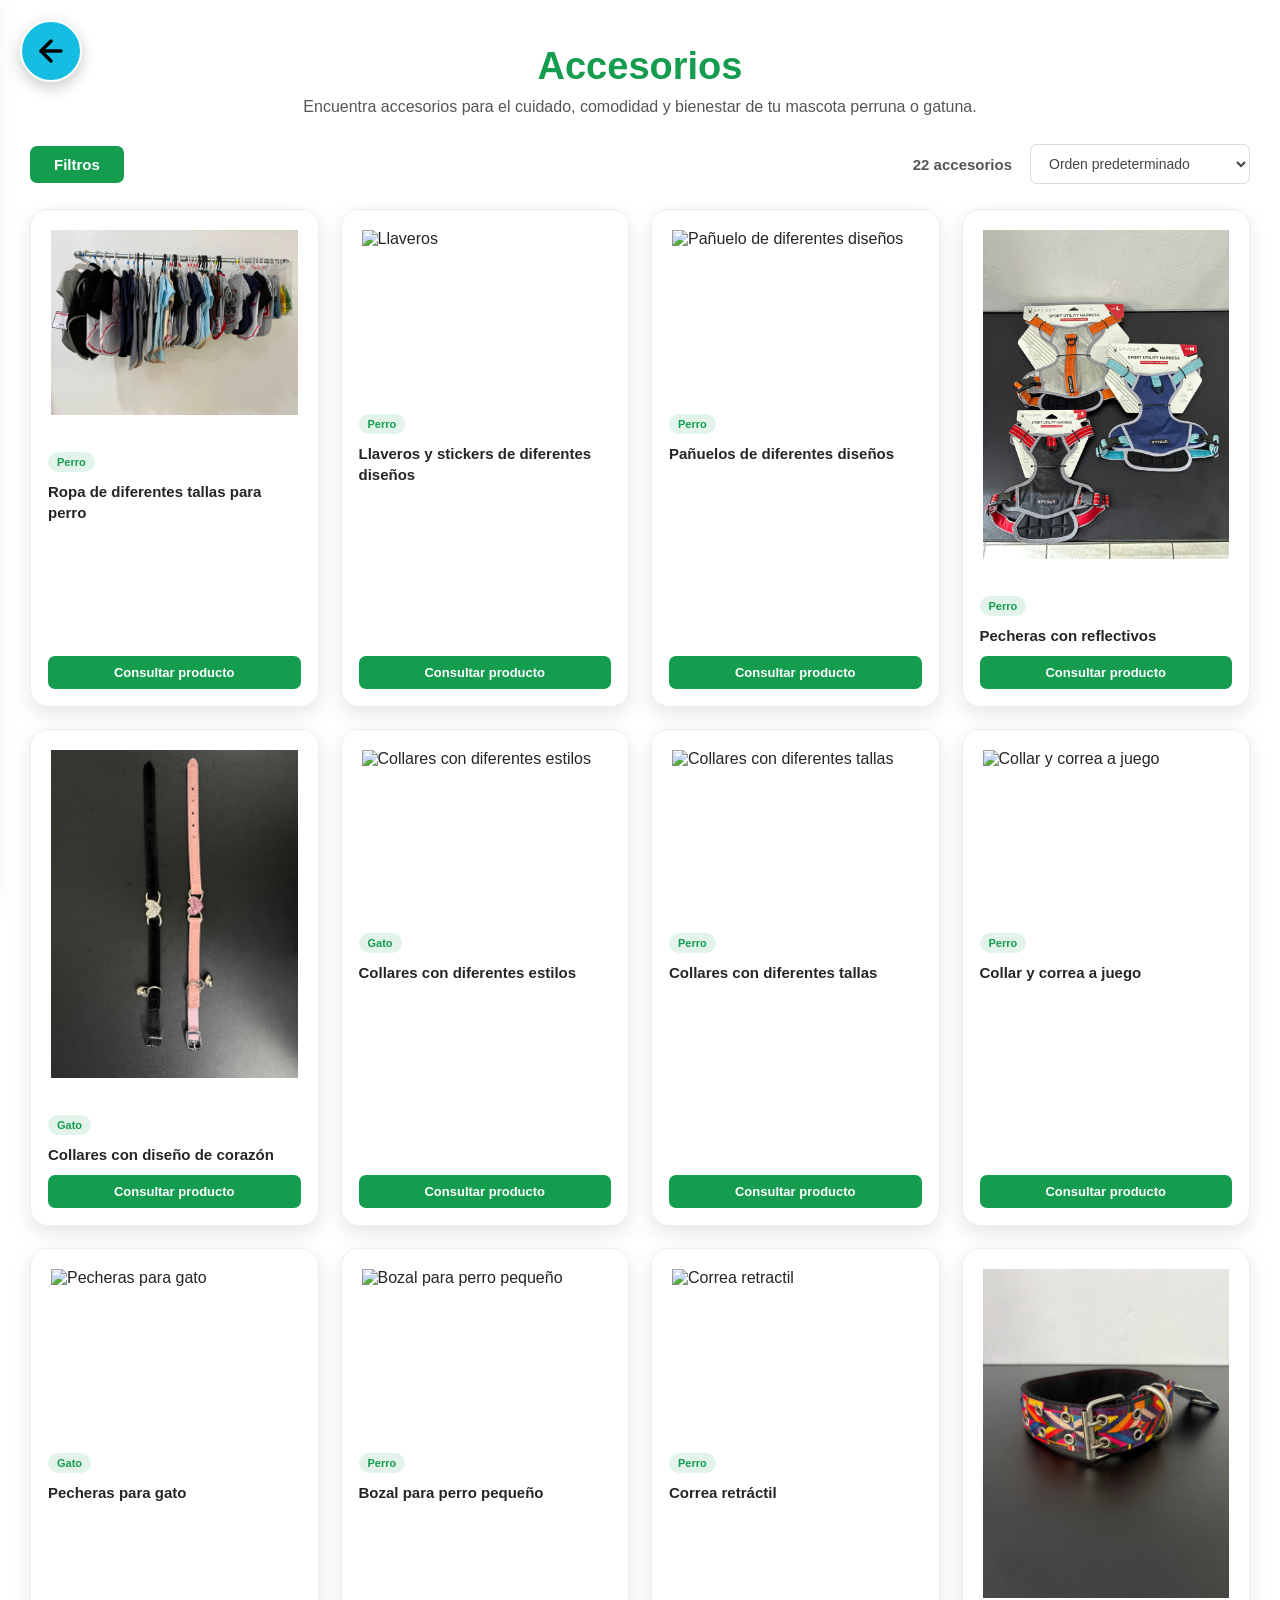
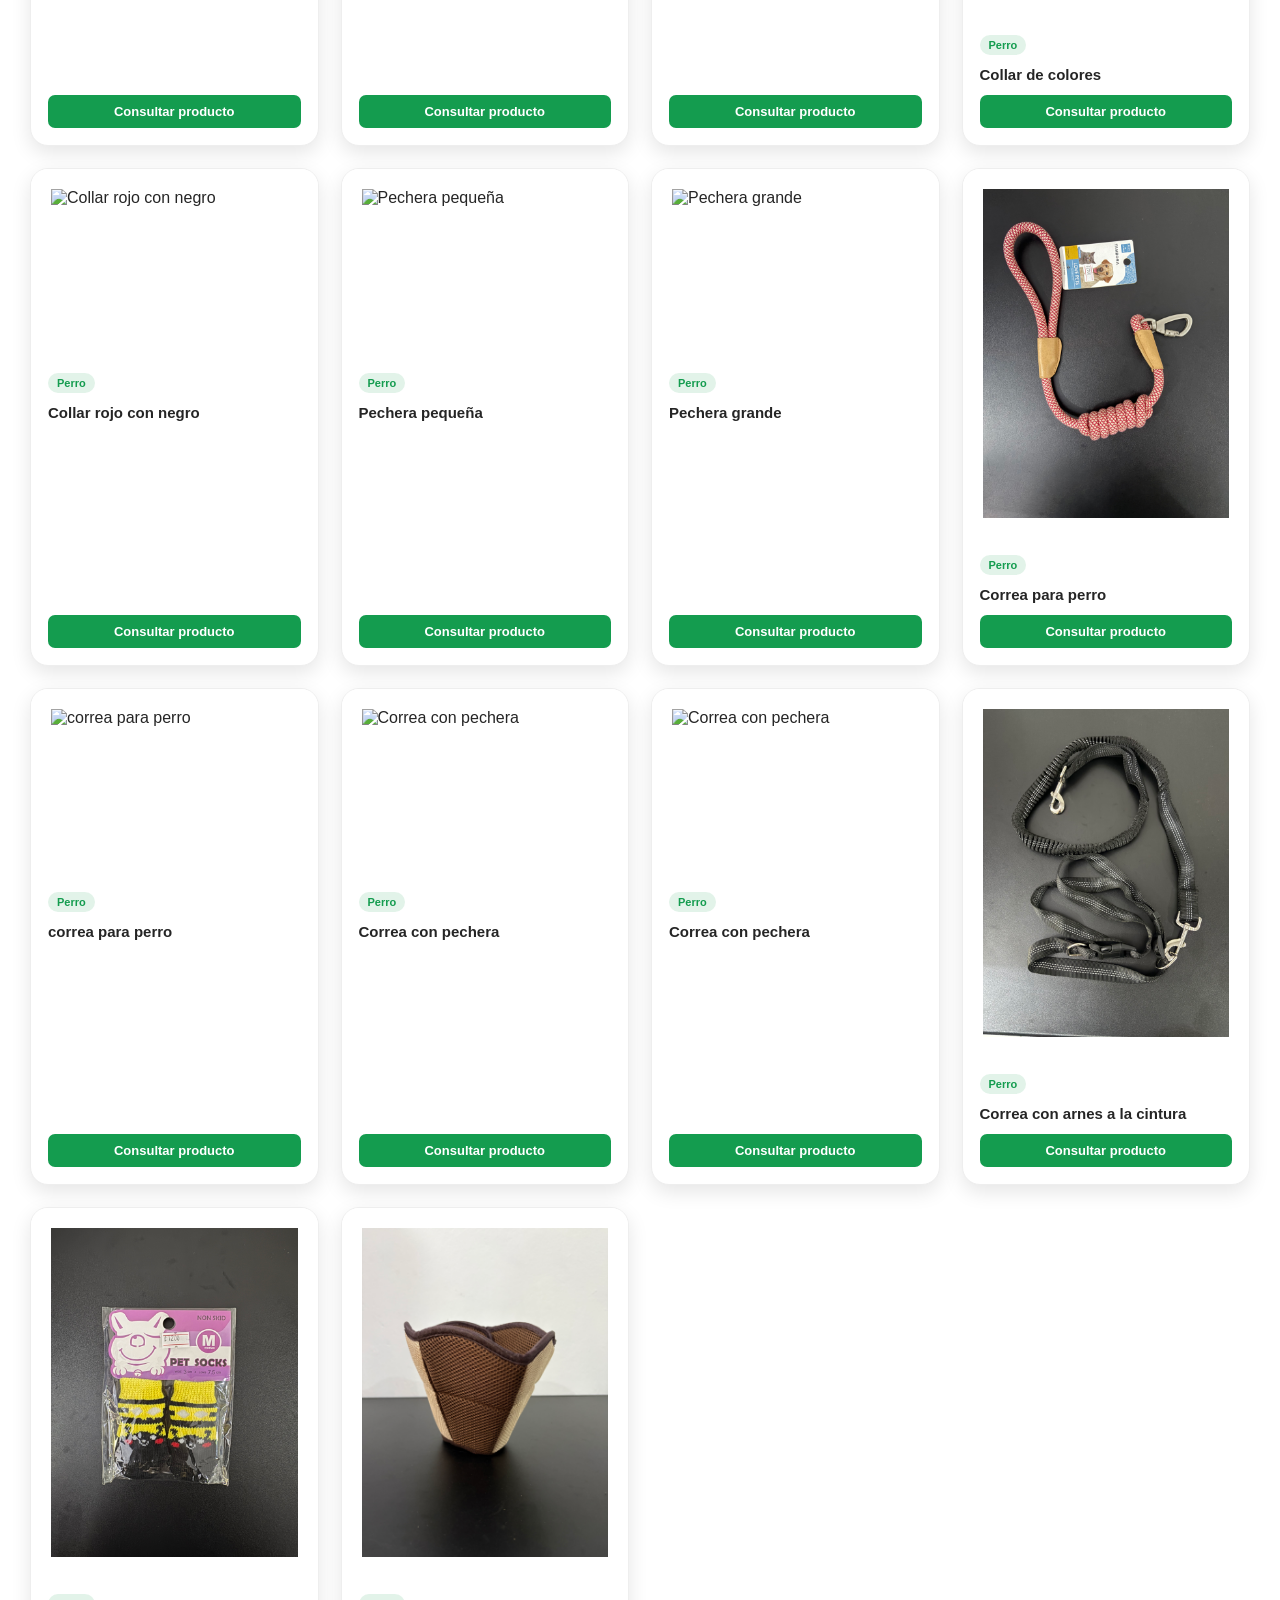
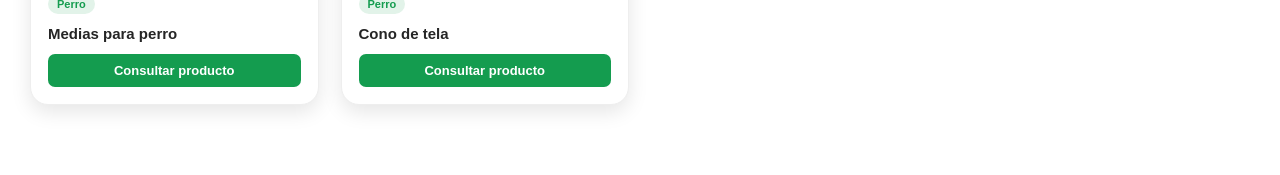
==== commit 0160619e: "Mejoras generales y implementacion del API a google maps" ====
--- a/accesorios.html
+++ b/accesorios.html
@@ -14,6 +14,21 @@
 </head>
 
 <body>
+
+    <!-- =====================================
+     BOTÓN FLOTANTE REGRESAR AL INICIO
+====================================== -->
+
+    <a href="index.html" class="boton-volver-flotante" aria-label="Regresar al inicio" title="Regresar al inicio">
+
+        <svg xmlns="http://www.w3.org/2000/svg" width="30" height="30" viewBox="0 0 24 24" fill="none"
+            stroke="currentColor" stroke-width="2.5" stroke-linecap="round" stroke-linejoin="round">
+
+            <path d="M19 12H5"></path>
+            <path d="M12 19l-7-7 7-7"></path>
+
+        </svg>
+    </a>
 
     <main>
 
--- a/css/accesorios.css
+++ b/css/accesorios.css
@@ -1,5 +1,5 @@
 /* =================================
-          AJUSTES GENERALES
+        AJUSTES GENERALES
 ================================= */
 
 * {
@@ -17,12 +17,12 @@
 
 
 /* =================================
-             CATÁLOGO
+        CATÁLOGO
 ================================= */
 
 .catalogo-accesorios {
     min-height: 100vh;
-    padding: 45px 30px 70px;
+    padding: 32px 14px 50px;
     background-color: #ffffff;
 }
 
@@ -34,7 +34,7 @@
 
 
 /* =================================
-            ENCABEZADO
+        ENCABEZADO
 ================================= */
 
 .catalogo-encabezado {
@@ -45,144 +45,270 @@
 .catalogo-titulo {
     margin-bottom: 10px;
     color: rgb(20, 156, 79);
-    font-size: 38px;
+    font-size: 29px;
     font-weight: 700;
 }
 
 .catalogo-subtitulo {
     margin: 0;
     color: #555555;
-    font-size: 16px;
-}
-
-
-/* =================================
-            HERRAMIENTAS
+    font-size: 15px;
+}
+
+
+/* ==========================================
+   BOTÓN FLOTANTE - REGRESAR AL INICIO
+========================================== */
+
+.boton-volver-flotante {
+
+    position: fixed;
+    top: 20px;
+    left: 20px;
+
+    width: 62px;
+    height: 62px;
+
+    display: flex;
+    align-items: center;
+    justify-content: center;
+
+    background-color: #16bde3;
+    color: #000000;
+
+    border: 2px solid #ffffff;
+    border-radius: 50%;
+
+    text-decoration: none;
+
+    z-index: 9999;
+
+    box-shadow:
+        0 5px 15px rgba(0, 0, 0, 0.22);
+
+    transition:
+        background-color 0.3s ease,
+        border-color 0.3s ease,
+        transform 0.3s ease,
+        box-shadow 0.3s ease;
+}
+
+
+.boton-volver-flotante svg {
+
+    width: 34px;
+    height: 34px;
+
+    transition:
+        transform 0.3s ease;
+}
+
+
+.boton-volver-flotante:hover {
+
+    background-color: transparent;
+
+    color: #16bde3;
+
+    border-color: #16bde3;
+
+    transform: scale(1.10);
+
+    box-shadow:
+        0 7px 20px rgba(0, 0, 0, 0.25);
+}
+
+.boton-volver-flotante:hover svg {
+
+    transform: translateX(-3px);
+}
+
+
+.boton-volver-flotante:active {
+
+    transform: scale(0.93);
+}
+
+
+@media screen and (max-width: 768px) {
+
+    .boton-volver-flotante {
+
+        top: 15px;
+        left: 15px;
+
+        width: 56px;
+        height: 56px;
+    }
+
+    .boton-volver-flotante svg {
+
+        width: 31px;
+        height: 31px;
+    }
+
+}
+
+
+
+/* =================================
+        HERRAMIENTAS
 ================================= */
 
 .catalogo-herramientas {
     display: flex;
+    flex-direction: column;
+
+    align-items: stretch;
+    justify-content: space-between;
+
+    gap: 20px;
+
+    margin-bottom: 25px;
+}
+
+.herramientas-derecha {
+    display: flex;
+    flex-direction: column;
+
+    align-items: stretch;
+
+    gap: 18px;
+}
+
+.cantidad-productos {
+    margin: 0;
+
+    color: #555555;
+
+    font-size: 15px;
+    font-weight: 600;
+}
+
+
+/* =================================
+        BOTÓN ABRIR FILTROS
+================================= */
+
+.boton-abrir-filtros {
+    width: 100%;
+
+    padding: 10px 24px;
+
+    color: #ffffff;
+
+    background-color:
+        rgb(20, 156, 79);
+
+    border: none;
+    border-radius: 7px;
+
+    font-size: 15px;
+    font-weight: 700;
+
+    cursor: pointer;
+
+    transition: 0.3s;
+}
+
+.boton-abrir-filtros:hover {
+    color: #000000;
+
+    background-color:
+        rgb(0, 217, 255);
+}
+
+
+/* =================================
+        ORDENAR PRODUCTOS
+================================= */
+
+.ordenar-productos {
+    width: 100%;
+
+    min-width: 220px;
+
+    padding: 10px 14px;
+
+    color: #444444;
+
+    background-color: #ffffff;
+
+    border:
+        1px solid #d8d8d8;
+
+    border-radius: 7px;
+
+    font-size: 14px;
+
+    outline: none;
+}
+
+.ordenar-productos:focus {
+    border-color:
+        rgb(20, 156, 79);
+
+    box-shadow:
+        0 0 0 3px
+        rgba(20, 156, 79, 0.15);
+}
+
+
+/* =================================
+        PANEL DE FILTROS
+================================= */
+
+.panel-filtros {
+    position: fixed;
+
+    top: 0;
+    left: -380px;
+
+    z-index: 2100;
+
+
+    width: 330px;
+    max-width: 90%;
+
+    height: 100vh;
+
+    background-color: #ffffff;
+
+    box-shadow:
+        10px 0 35px
+        rgba(0, 0, 0, 0.20);
+
+    overflow-y: auto;
+
+    transition:
+        left 0.35s ease;
+}
+
+.panel-filtros.mostrar {
+    left: 0;
+}
+
+
+/* =================================
+        ENCABEZADO DEL PANEL
+================================= */
+
+.panel-filtros-encabezado {
+    position: sticky;
+
+    top: 0;
+
+    z-index: 5;
+
+    display: flex;
+
     align-items: center;
     justify-content: space-between;
-    gap: 20px;
-    margin-bottom: 25px;
-}
-
-.herramientas-derecha {
-    display: flex;
-    align-items: center;
-    gap: 18px;
-}
-
-.cantidad-productos {
-    margin: 0;
-    color: #555555;
-    font-size: 15px;
-    font-weight: 600;
-}
-
-
-/* Botón abrir filtros */
-
-.boton-abrir-filtros {
-    padding: 10px 24px;
-
-    color: #ffffff;
-    background-color: rgb(20, 156, 79);
-
-    border: none;
-    border-radius: 7px;
-
-    font-size: 15px;
-    font-weight: 700;
-
-    cursor: pointer;
-
-    transition: 0.3s;
-}
-
-.boton-abrir-filtros:hover {
-    color: #000000;
-    background-color: rgb(0, 217, 255);
-}
-
-
-/* Ordenar productos */
-
-.ordenar-productos {
-    min-width: 220px;
-    padding: 10px 14px;
-
-    color: #444444;
-    background-color: #ffffff;
-
-    border: 1px solid #d8d8d8;
-    border-radius: 7px;
-
-    font-size: 14px;
-
-    outline: none;
-}
-
-.ordenar-productos:focus {
-    border-color: rgb(20, 156, 79);
-
-    box-shadow:
-        0 0 0 3px rgba(20, 156, 79, 0.15);
-}
-
-
-/* =================================
-          PANEL DE FILTROS
-================================= */
-
-.panel-filtros {
-    position: fixed;
-
-    top: 0;
-    left: -380px;
-
-    z-index: 2100;
-
-    width: 350px;
-    max-width: 90%;
-
-    height: 100vh;
-
-    background-color: #ffffff;
-
-    box-shadow:
-        10px 0 35px rgba(0, 0, 0, 0.20);
-
-    overflow-y: auto;
-
-    transition:
-        left 0.35s ease;
-}
-
-.panel-filtros.mostrar {
-    left: 0;
-}
-
-
-/* =================================
-       ENCABEZADO DEL PANEL
-================================= */
-
-.panel-filtros-encabezado {
-    position: sticky;
-
-    top: 0;
-
-    z-index: 5;
-
-    display: flex;
-    align-items: center;
-    justify-content: space-between;
 
     padding: 22px 20px;
 
-    background-color: rgb(20, 156, 79);
+    background-color:
+        rgb(20, 156, 79);
 }
 
 .panel-filtros-encabezado h2 {
@@ -195,7 +321,6 @@
 }
 
 
-/* Subtítulo: Encuentra lo que necesitas */
 .panel-filtros-encabezado p {
     margin: 2px 0 0;
 
@@ -207,7 +332,7 @@
 
 
 /* =================================
-           BOTÓN CERRAR
+        BOTÓN CERRAR
 ================================= */
 
 .boton-cerrar-filtros {
@@ -215,6 +340,7 @@
     height: 38px;
 
     display: flex;
+
     align-items: center;
     justify-content: center;
 
@@ -226,6 +352,7 @@
         rgba(255, 255, 255, 0.12);
 
     border: none;
+
     border-radius: 50%;
 
     font-size: 27px;
@@ -253,7 +380,9 @@
 }
 
 
-/* Grupo */
+/* =================================
+        GRUPO DE FILTRO
+================================= */
 
 .grupo-filtro {
     padding: 23px 0;
@@ -262,12 +391,6 @@
         1px solid #eeeeee;
 }
 
-
-/* Títulos:
-   Mascota
-   Tipo de accesorio
-*/
-
 .grupo-filtro h3 {
     margin-bottom: 17px;
 
@@ -279,16 +402,18 @@
 
 
 /* =================================
-          OPCIÓN DE FILTRO
+        OPCIÓN DE FILTRO
 ================================= */
 
 .filtro-opcion {
     display: flex;
+
     align-items: center;
 
     gap: 11px;
 
     margin-bottom: 13px;
+
     padding: 5px 0;
 
     color: #000000;
@@ -306,22 +431,14 @@
 }
 
 
-/* Mantiene las letras negras
-   al pasar el mouse */
-
 .filtro-opcion:hover {
     color: #000000;
 }
 
-
-/* Texto específico dentro del label */
-
 .filtro-opcion span {
     color: #000000;
 }
 
-
-/* Checkbox */
 
 .filtro-opcion input {
     width: 18px;
@@ -345,12 +462,15 @@
 }
 
 
-/* Botón limpiar */
+/* =================================
+        BOTÓN LIMPIAR
+================================= */
 
 .boton-limpiar-filtros {
     width: 100%;
 
     margin: 0;
+
     padding: 12px 16px;
 
     color: #ffffff;
@@ -378,7 +498,7 @@
 
 
 /* =================================
-            FONDO OSCURO
+        FONDO OSCURO
 ================================= */
 
 .fondo-filtros {
@@ -389,12 +509,14 @@
     z-index: 2000;
 
     visibility: hidden;
+
     opacity: 0;
 
     background-color:
         rgba(0, 0, 0, 0.45);
 
-    backdrop-filter: blur(1px);
+    backdrop-filter:
+        blur(1px);
 
     transition:
         opacity 0.3s ease,
@@ -403,6 +525,7 @@
 
 .fondo-filtros.mostrar {
     visibility: visible;
+
     opacity: 1;
 }
 
@@ -411,14 +534,13 @@
         GRID DE ACCESORIOS
 ================================= */
 
+
 .productos-grid {
-    display: grid;
-
-    /* Cinco columnas */
-    grid-template-columns:
-        repeat(5, minmax(0, 1fr));
-
-    gap: 22px;
+    display: flex;
+
+    flex-direction: column;
+
+    gap: 18px;
 }
 
 
@@ -429,18 +551,23 @@
 .producto-card {
     min-width: 0;
 
-    display: flex;
-    flex-direction: column;
+    display: grid;
+
+    grid-template-columns:
+        150px minmax(0, 1fr);
+
+    align-items: stretch;
 
     background-color: #ffffff;
 
     border:
         1px solid #eeeeee;
 
-    border-radius: 18px;
+    border-radius: 12px;
 
     box-shadow:
-        0 7px 20px rgba(0, 0, 0, 0.10);
+        0 7px 20px
+        rgba(0, 0, 0, 0.10);
 
     overflow: hidden;
 
@@ -450,15 +577,13 @@
 }
 
 .producto-card:hover {
-    transform: translateY(-5px);
+    transform:
+        translateY(-5px);
 
     box-shadow:
-        0 12px 28px rgba(0, 0, 0, 0.16);
-}
-
-
-/* Esta clase la usa JavaScript
-   para ocultar productos */
+        0 12px 28px
+        rgba(0, 0, 0, 0.16);
+}
 
 .producto-card.oculto {
     display: none;
@@ -466,19 +591,22 @@
 
 
 /* =================================
-          IMAGEN DEL PRODUCTO
+        IMAGEN DEL PRODUCTO
 ================================= */
 
 .producto-imagen-contenedor {
     width: 100%;
 
-    aspect-ratio: 1 / 1;
+    min-height: 220px;
+
+    aspect-ratio: auto;
 
     display: flex;
+
     align-items: center;
     justify-content: center;
 
-    padding: 20px;
+    padding: 12px;
 
     background-color: #ffffff;
 }
@@ -502,21 +630,27 @@
     height: 100%;
 
     display: flex;
+
     flex-direction: column;
 
-    padding: 17px;
-}
-
-
-/* Etiqueta Perro/Gato */
+    padding:
+        18px 15px;
+}
+
+
+/* =================================
+        ETIQUETA PERRO/GATO
+================================= */
 
 .producto-etiqueta {
     width: fit-content;
 
     margin-bottom: 9px;
+
     padding: 4px 9px;
 
-    color: rgb(20, 156, 79);
+    color:
+        rgb(20, 156, 79);
 
     background-color:
         rgba(20, 156, 79, 0.12);
@@ -528,21 +662,21 @@
 }
 
 
-/* Nombre */
-
 .producto-nombre {
     margin: 0 0 10px;
 
     color: #252525;
 
-    font-size: 15px;
+    font-size: 16px;
     font-weight: 700;
 
     line-height: 1.4;
 }
 
 
-/* Descripción, por si agregas una */
+/* =================================
+        DESCRIPCIÓN
+================================= */
 
 .producto-descripcion {
     display: -webkit-box;
@@ -551,20 +685,20 @@
 
     color: #666666;
 
-    font-size: 12px;
+    font-size: 13px;
     line-height: 1.55;
 
     overflow: hidden;
 
-    line-clamp: 3;
+    line-clamp: 4;
 
     -webkit-box-orient: vertical;
-    -webkit-line-clamp: 3;
-}
-
-
-/* =================================
-       BOTÓN ESPECIFICACIONES
+    -webkit-line-clamp: 4;
+}
+
+
+/* =================================
+        BOTÓN ESPECIFICACIONES
 ================================= */
 
 .producto-boton {
@@ -599,7 +733,7 @@
 
 
 /* =================================
-           SIN RESULTADOS
+        SIN RESULTADOS
 ================================= */
 
 .productos-vacios {
@@ -638,198 +772,136 @@
 }
 
 
-/* =================================
-          PANTALLAS GRANDES
-================================= */
-
-@media screen and (max-width: 1250px) {
+/* =================================================
+        TABLET
+================================================= */
+
+@media screen and (min-width: 769px) {
+
+    .catalogo-accesorios {
+        padding:
+            45px 30px 70px;
+    }
+
+
+    .catalogo-titulo {
+        font-size: 38px;
+    }
+
+    .catalogo-subtitulo {
+        font-size: 16px;
+    }
+
+
+    /* =================================
+            HERRAMIENTAS
+    ================================= */
+
+    .catalogo-herramientas {
+        flex-direction: row;
+
+        align-items: center;
+    }
+
+    .herramientas-derecha {
+        flex-direction: row;
+
+        align-items: center;
+    }
+
+    .boton-abrir-filtros {
+        width: auto;
+    }
+
+    .ordenar-productos {
+        width: auto;
+    }
+
+
+    /* =================================
+            PANEL DE FILTROS
+    ================================= */
+
+    .panel-filtros {
+        width: 350px;
+
+        max-width: 90%;
+    }
+
+
+    /* =================================
+            PRODUCTOS
+    ================================= */
+
+    .productos-grid {
+        display: grid;
+
+        grid-template-columns:
+            repeat(3, minmax(0, 1fr));
+
+        gap: 22px;
+    }
+
+
+    /* =================================
+            TARJETA
+    ================================= */
+
+    .producto-card {
+        display: flex;
+
+        flex-direction: column;
+
+        align-items: initial;
+
+        border-radius: 18px;
+    }
+
+
+    /* =================================
+            IMAGEN
+    ================================= */
+
+    .producto-imagen-contenedor {
+        min-height: initial;
+
+        aspect-ratio:
+            1 / 1;
+
+        padding: 20px;
+    }
+
+
+    /* =================================
+            INFORMACIÓN
+    ================================= */
+
+    .producto-informacion {
+        padding: 17px;
+    }
+
+    .producto-nombre {
+        font-size: 15px;
+    }
+
+    .producto-descripcion {
+        font-size: 12px;
+
+        line-clamp: 3;
+
+        -webkit-line-clamp: 3;
+    }
+}
+
+
+/* =================================================
+        LAPTOP
+================================================= */
+
+@media screen and (min-width: 993px) {
 
     .productos-grid {
         grid-template-columns:
             repeat(4, minmax(0, 1fr));
     }
-
-}
-
-
-/* =================================
-              TABLET
-================================= */
-
-@media screen and (max-width: 992px) {
-
-    .productos-grid {
-        grid-template-columns:
-            repeat(3, minmax(0, 1fr));
-    }
-
-}
-
-
-/* =================================
-             TELÉFONO
-================================= */
-
-@media screen and (max-width: 768px) {
-
-    .catalogo-accesorios {
-        padding:
-            32px 14px 50px;
-    }
-
-
-    .catalogo-titulo {
-        font-size: 29px;
-    }
-
-
-    .catalogo-subtitulo {
-        font-size: 15px;
-    }
-
-
-    /* Herramientas */
-
-    .catalogo-herramientas {
-        align-items: stretch;
-        flex-direction: column;
-    }
-
-
-    .herramientas-derecha {
-        align-items: stretch;
-        flex-direction: column;
-    }
-
-
-    .boton-abrir-filtros,
-    .ordenar-productos {
-        width: 100%;
-    }
-
-
-    /* Productos en formato horizontal */
-
-    .productos-grid {
-        display: flex;
-        flex-direction: column;
-
-        gap: 18px;
-    }
-
-
-    .producto-card {
-        display: grid;
-
-        grid-template-columns:
-            150px minmax(0, 1fr);
-
-        align-items: stretch;
-
-        border-radius: 12px;
-    }
-
-
-    .producto-imagen-contenedor {
-        min-height: 220px;
-
-        aspect-ratio: auto;
-
-        padding: 12px;
-    }
-
-
-    .producto-informacion {
-        padding: 18px 15px;
-    }
-
-
-    .producto-nombre {
-        font-size: 16px;
-    }
-
-
-    .producto-descripcion {
-        font-size: 13px;
-
-        line-clamp: 4;
-
-        -webkit-line-clamp: 4;
-    }
-
-
-    /* Panel filtros */
-
-    .panel-filtros {
-        width: 330px;
-        max-width: 90%;
-    }
-
-}
-
-
-/* =================================
-         TELÉFONO PEQUEÑO
-================================= */
-
-@media screen and (max-width: 480px) {
-
-    .catalogo-accesorios {
-        padding:
-            28px 10px 45px;
-    }
-
-
-    .catalogo-titulo {
-        font-size: 25px;
-    }
-
-
-    .catalogo-subtitulo {
-        font-size: 14px;
-    }
-
-
-    .producto-card {
-        grid-template-columns:
-            115px minmax(0, 1fr);
-    }
-
-
-    .producto-imagen-contenedor {
-        min-height: 190px;
-
-        padding: 8px;
-    }
-
-
-    .producto-informacion {
-        padding: 13px 11px;
-    }
-
-
-    .producto-nombre {
-        font-size: 14px;
-    }
-
-
-    .producto-descripcion {
-        font-size: 12px;
-
-        line-clamp: 3;
-
-        -webkit-line-clamp: 3;
-    }
-
-
-    .producto-boton {
-        font-size: 12px;
-    }
-
-
-    .panel-filtros {
-        width: 300px;
-        max-width: 92%;
-    }
-
-}+}
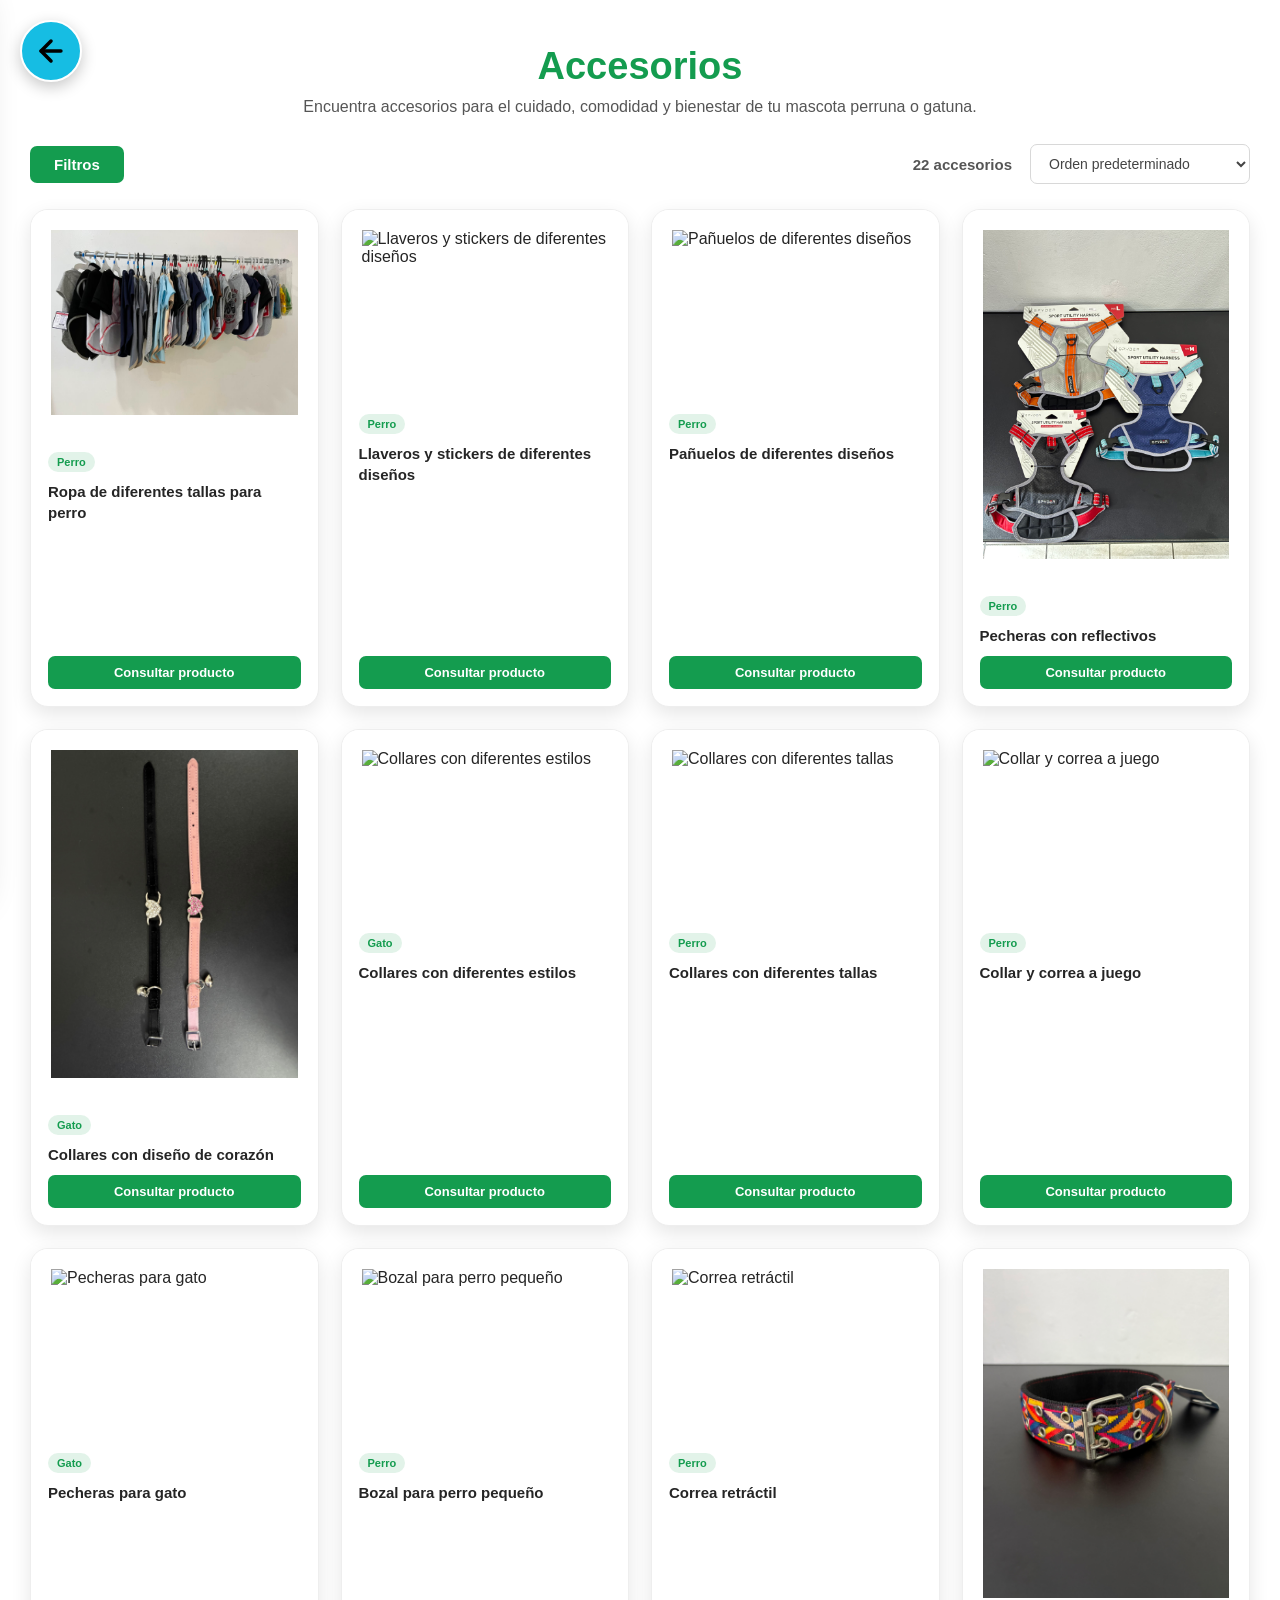
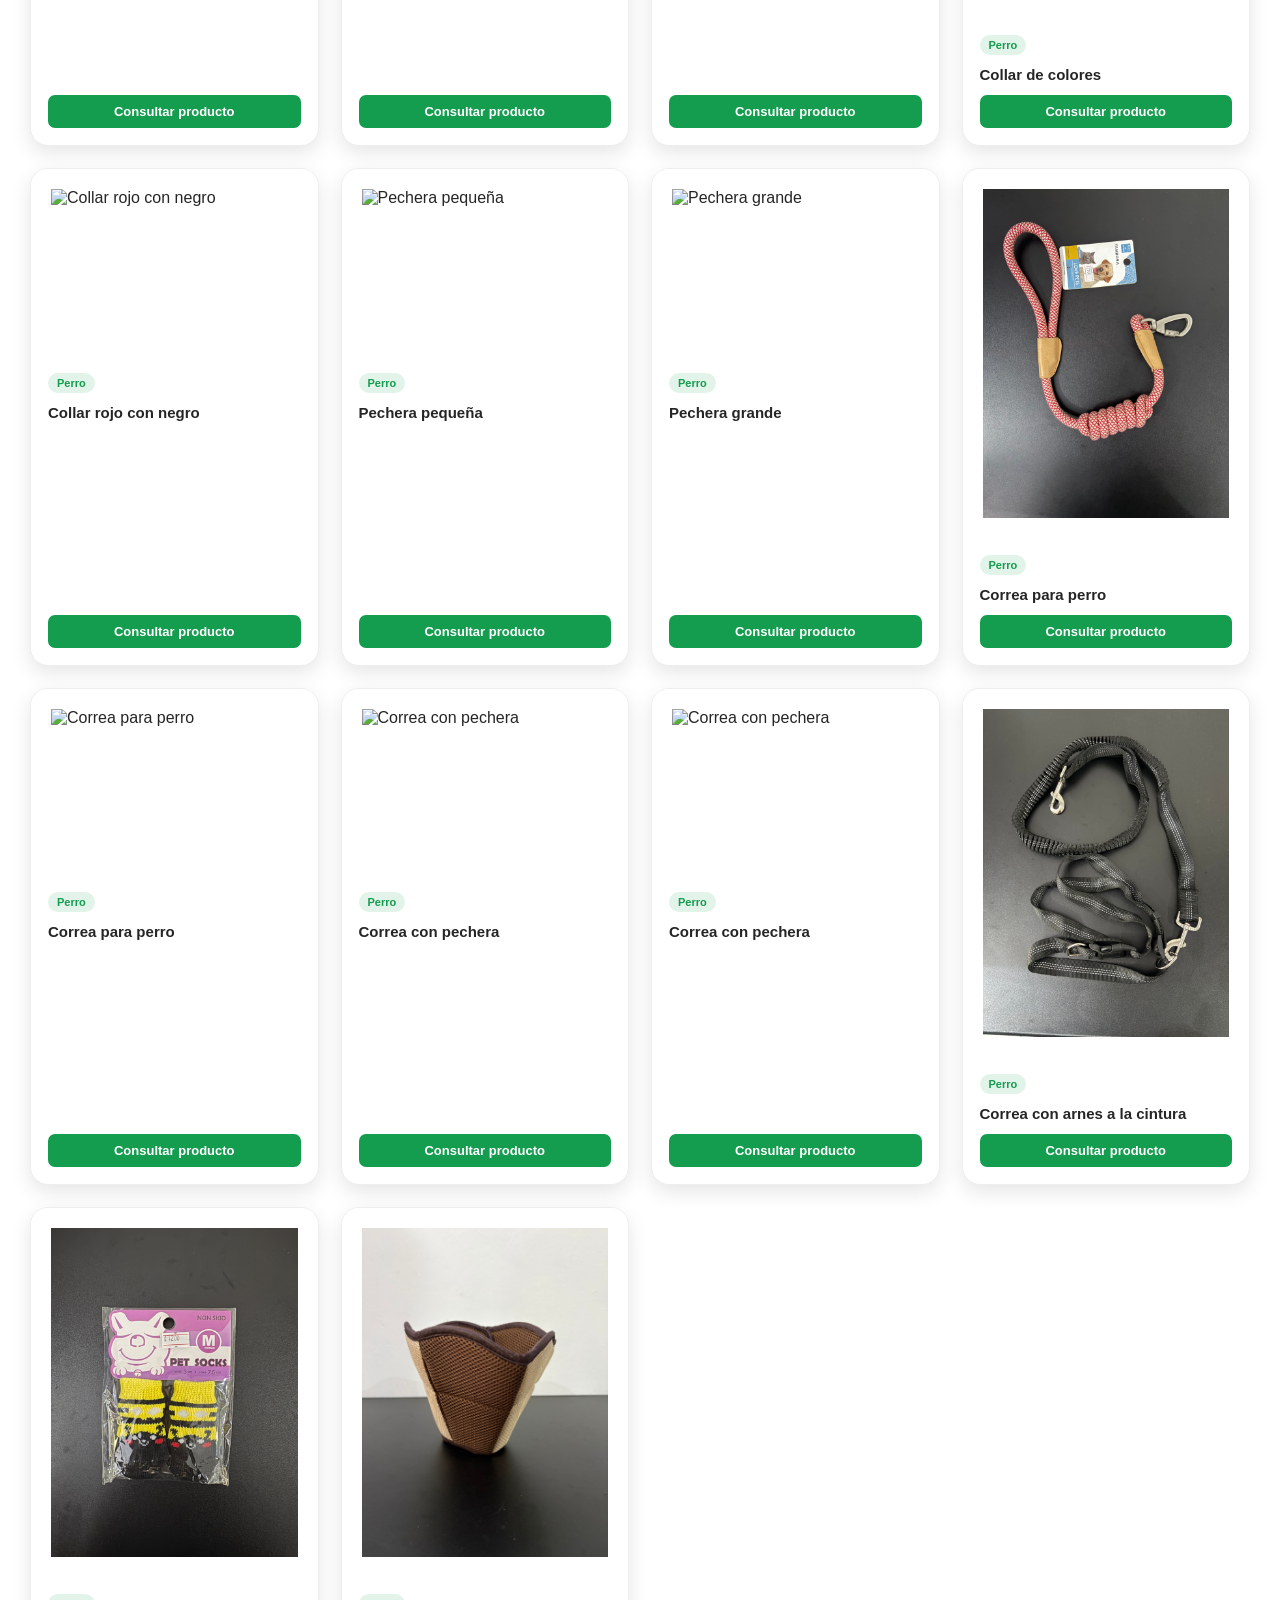
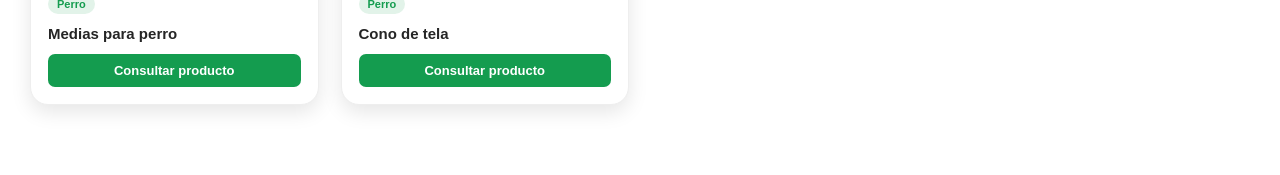
==== commit 907e5c4a: "implementacion de API rest paralas imagenes en JSON e implementacion de JQuiery en productos y creac" ====
--- a/accesorios.html
+++ b/accesorios.html
@@ -65,7 +65,7 @@
 
                         <p class="cantidad-productos" id="cantidadProductos">
 
-                            4 accesorios
+                            Cargando accesorios...
 
                         </p>
 
@@ -344,586 +344,7 @@
 
                 <div class="productos-grid" id="productosGrid">
 
-                    <!-- ACCESORIO 1: PERRO -->
-                    <article class="producto-card" data-mascota="perro">
-
-                        <div class="producto-imagen-contenedor">
-
-                            <img src="img/Accesorios/0d0fca63-557e-453b-aa19-ba9166e1450e.JPG"
-                                alt="Ropa de diferentes tallas para perro" class="producto-imagen">
-
-                        </div>
-
-                        <div class="producto-informacion">
-
-                            <span class="producto-etiqueta">
-                                Perro
-                            </span>
-
-                            <h2 class="producto-nombre">
-                                Ropa de diferentes tallas para perro
-                            </h2>
-
-                            <button type="button" class="producto-boton boton-whatsapp">
-                                Consultar producto
-                            </button>
-
-                        </div>
-
-                    </article>
-
-
-                    <!-- ACCESORIO 2: PERRO -->
-                    <article class="producto-card" data-mascota="perro">
-
-                        <div class="producto-imagen-contenedor">
-
-                            <img src="img/Accesorios/IMG_7483.jpg" alt="Llaveros" class="producto-imagen">
-
-                        </div>
-
-                        <div class="producto-informacion">
-
-                            <span class="producto-etiqueta">
-                                Perro
-                            </span>
-
-                            <h2 class="producto-nombre">
-                                Llaveros y stickers de diferentes diseños
-                            </h2>
-
-                            <button type="button" class="producto-boton boton-whatsapp">
-                                Consultar producto
-                            </button>
-
-                        </div>
-
-                    </article>
-
-
-                    <!-- ACCESORIO 3: PERRO -->
-                    <article class="producto-card" data-mascota="perro">
-
-                        <div class="producto-imagen-contenedor">
-
-                            <img src="img/Accesorios/IMG_7505.jpg" alt="Pañuelo de diferentes diseños"
-                                class="producto-imagen">
-
-                        </div>
-
-                        <div class="producto-informacion">
-
-                            <span class="producto-etiqueta">
-                                Perro
-                            </span>
-
-                            <h2 class="producto-nombre">
-                                Pañuelos de diferentes diseños
-                            </h2>
-
-                            <button type="button" class="producto-boton boton-whatsapp">
-                                Consultar producto
-                            </button>
-
-                        </div>
-
-                    </article>
-
-
-                    <!-- ACCESORIO 4: PERRO -->
-                    <article class="producto-card" data-mascota="perro">
-
-                        <div class="producto-imagen-contenedor">
-
-                            <img src="img/Accesorios/IMG_7506.jpg" alt="Pecheras con refectivos"
-                                class="producto-imagen">
-
-                        </div>
-
-                        <div class="producto-informacion">
-
-                            <span class="producto-etiqueta">
-                                Perro
-                            </span>
-
-                            <h2 class="producto-nombre">
-                                Pecheras con reflectivos
-                            </h2>
-
-                            <button type="button" class="producto-boton boton-whatsapp">
-                                Consultar producto
-                            </button>
-
-                        </div>
-
-                    </article>
-
-
-                    <!-- ACCESORIO 5: Gato -->
-                    <article class="producto-card" data-mascota="perro">
-
-                        <div class="producto-imagen-contenedor">
-
-                            <img src="img/Accesorios/IMG_7509.jpg" alt="Collares con diseño de corazón"
-                                class="producto-imagen">
-
-                        </div>
-
-                        <div class="producto-informacion">
-
-                            <span class="producto-etiqueta">
-                                Gato
-                            </span>
-
-                            <h2 class="producto-nombre">
-                                Collares con diseño de corazón
-                            </h2>
-
-                            <button type="button" class="producto-boton boton-whatsapp">
-                                Consultar producto
-                            </button>
-                        </div>
-                    </article>
-
-
-                    <!-- ACCESORIO 6: Gato -->
-                    <article class="producto-card" data-mascota="perro">
-
-                        <div class="producto-imagen-contenedor">
-
-                            <img src="img/Accesorios/IMG_7510.jpg" alt="Collares con diferentes estilos"
-                                class="producto-imagen">
-
-                        </div>
-
-                        <div class="producto-informacion">
-
-                            <span class="producto-etiqueta">
-                                Gato
-                            </span>
-
-                            <h2 class="producto-nombre">
-                                Collares con diferentes estilos
-                            </h2>
-
-                            <button type="button" class="producto-boton boton-whatsapp">
-                                Consultar producto
-                            </button>
-                        </div>
-                    </article>
-
-
-                    <!-- ACCESORIO 7: PERRO -->
-                    <article class="producto-card" data-mascota="perro">
-
-                        <div class="producto-imagen-contenedor">
-
-                            <img src="img/Accesorios/IMG_7512.jpg" alt="Collares con diferentes tallas"
-                                class="producto-imagen">
-
-                        </div>
-
-                        <div class="producto-informacion">
-
-                            <span class="producto-etiqueta">
-                                Perro
-                            </span>
-
-                            <h2 class="producto-nombre">
-                                Collares con diferentes tallas
-                            </h2>
-
-                            <button type="button" class="producto-boton boton-whatsapp">
-                                Consultar producto
-                            </button>
-                        </div>
-                    </article>
-
-                    <!-- ACCESORIO 8: PERRO -->
-                    <article class="producto-card" data-mascota="perro">
-
-                        <div class="producto-imagen-contenedor">
-
-                            <img src="img/Accesorios/IMG_7511.jpg" alt="Collar y correa a juego"
-                                class="producto-imagen">
-
-                        </div>
-
-                        <div class="producto-informacion">
-
-                            <span class="producto-etiqueta">
-                                Perro
-                            </span>
-
-                            <h2 class="producto-nombre">
-                                Collar y correa a juego
-                            </h2>
-
-                            <button type="button" class="producto-boton boton-whatsapp">
-                                Consultar producto
-                            </button>
-                        </div>
-                    </article>
-
-                    <!-- ACCESORIO 9: Gato -->
-                    <article class="producto-card" data-mascota="perro">
-
-                        <div class="producto-imagen-contenedor">
-
-                            <img src="img/Accesorios/accesorioGato1.jpg" alt="Pecheras para gato"
-                                class="producto-imagen">
-
-                        </div>
-
-                        <div class="producto-informacion">
-
-                            <span class="producto-etiqueta">
-                                Gato
-                            </span>
-
-                            <h2 class="producto-nombre">
-                                Pecheras para gato
-                            </h2>
-
-                            <button type="button" class="producto-boton boton-whatsapp">
-                                Consultar producto
-                            </button>
-                        </div>
-                    </article>
-
-                    <!-- ACCESORIO 10: PERRO -->
-                    <article class="producto-card" data-mascota="perro">
-
-                        <div class="producto-imagen-contenedor">
-
-                            <img src="img/Accesorios/IMG_7513.jpg" alt="Bozal para perro pequeño"
-                                class="producto-imagen">
-
-                        </div>
-
-                        <div class="producto-informacion">
-
-                            <span class="producto-etiqueta">
-                                Perro
-                            </span>
-
-                            <h2 class="producto-nombre">
-                                Bozal para perro pequeño
-                            </h2>
-
-                            <button type="button" class="producto-boton boton-whatsapp">
-                                Consultar producto
-                            </button>
-                        </div>
-                    </article>
-
-
-                    <!-- ACCESORIO 11: PERRO -->
-                    <article class="producto-card" data-mascota="perro">
-
-                        <div class="producto-imagen-contenedor">
-
-                            <img src="img/Accesorios/IMG_7514.jpg" alt="Correa retractil" class="producto-imagen">
-
-                        </div>
-
-                        <div class="producto-informacion">
-
-                            <span class="producto-etiqueta">
-                                Perro
-                            </span>
-
-                            <h2 class="producto-nombre">
-                                Correa retráctil
-                            </h2>
-
-                            <button type="button" class="producto-boton boton-whatsapp">
-                                Consultar producto
-                            </button>
-                        </div>
-                    </article>
-
-
-                    <!-- ACCESORIO 12: PERRO -->
-                    <article class="producto-card" data-mascota="perro">
-
-                        <div class="producto-imagen-contenedor">
-
-                            <img src="img/Accesorios/IMG_7515.jpg" alt="Collar de colores" class="producto-imagen">
-
-                        </div>
-
-                        <div class="producto-informacion">
-
-                            <span class="producto-etiqueta">
-                                Perro
-                            </span>
-
-                            <h2 class="producto-nombre">
-                                Collar de colores
-                            </h2>
-
-                            <button type="button" class="producto-boton boton-whatsapp">
-                                Consultar producto
-                            </button>
-                        </div>
-                    </article>
-
-                    <!-- ACCESORIO 13: PERRO -->
-                    <article class="producto-card" data-mascota="perro">
-
-                        <div class="producto-imagen-contenedor">
-
-                            <img src="img/Accesorios/IMG_7517.jpg" alt="Collar rojo con negro" class="producto-imagen">
-
-                        </div>
-
-                        <div class="producto-informacion">
-
-                            <span class="producto-etiqueta">
-                                Perro
-                            </span>
-
-                            <h2 class="producto-nombre">
-                                Collar rojo con negro
-                            </h2>
-
-                            <button type="button" class="producto-boton boton-whatsapp">
-                                Consultar producto
-                            </button>
-                        </div>
-                    </article>
-
-
-                    <!-- ACCESORIO 14: PERRO -->
-                    <article class="producto-card" data-mascota="perro">
-
-                        <div class="producto-imagen-contenedor">
-
-                            <img src="img/Accesorios/IMG_7518.jpg" alt="Pechera pequeña" class="producto-imagen">
-
-                        </div>
-
-                        <div class="producto-informacion">
-
-                            <span class="producto-etiqueta">
-                                Perro
-                            </span>
-
-                            <h2 class="producto-nombre">
-                                Pechera pequeña
-                            </h2>
-
-                            <button type="button" class="producto-boton boton-whatsapp">
-                                Consultar producto
-                            </button>
-                        </div>
-                    </article>
-
-
-                    <!-- ACCESORIO 15: PERRO -->
-                    <article class="producto-card" data-mascota="perro">
-
-                        <div class="producto-imagen-contenedor">
-
-                            <img src="img/Accesorios/IMG_7519.jpg" alt="Pechera grande" class="producto-imagen">
-
-                        </div>
-
-                        <div class="producto-informacion">
-
-                            <span class="producto-etiqueta">
-                                Perro
-                            </span>
-
-                            <h2 class="producto-nombre">
-                                Pechera grande
-                            </h2>
-
-                            <button type="button" class="producto-boton boton-whatsapp">
-                                Consultar producto
-                            </button>
-                        </div>
-                    </article>
-
-
-                    <!-- ACCESORIO 16: PERRO -->
-                    <article class="producto-card" data-mascota="perro">
-
-                        <div class="producto-imagen-contenedor">
-
-                            <img src="img/Accesorios/IMG_7521.jpg" alt="Correa para perro" class="producto-imagen">
-
-                        </div>
-
-                        <div class="producto-informacion">
-
-                            <span class="producto-etiqueta">
-                                Perro
-                            </span>
-
-                            <h2 class="producto-nombre">
-                                Correa para perro
-                            </h2>
-
-                            <button type="button" class="producto-boton boton-whatsapp">
-                                Consultar producto
-                            </button>
-                        </div>
-                    </article>
-
-                    <!-- ACCESORIO 17: PERRO -->
-                    <article class="producto-card" data-mascota="perro">
-
-                        <div class="producto-imagen-contenedor">
-
-                            <img src="img/Accesorios/IMG_7522.jpg" alt="correa para perro" class="producto-imagen">
-
-                        </div>
-
-                        <div class="producto-informacion">
-
-                            <span class="producto-etiqueta">
-                                Perro
-                            </span>
-
-                            <h2 class="producto-nombre">
-                                correa para perro
-                            </h2>
-
-                            <button type="button" class="producto-boton boton-whatsapp">
-                                Consultar producto
-                            </button>
-                        </div>
-                    </article>
-
-                    <!-- ACCESORIO 18: PERRO -->
-                    <article class="producto-card" data-mascota="perro">
-
-                        <div class="producto-imagen-contenedor">
-
-                            <img src="img/Accesorios/IMG_7523.jpg" alt="Correa con pechera" class="producto-imagen">
-
-                        </div>
-
-                        <div class="producto-informacion">
-
-                            <span class="producto-etiqueta">
-                                Perro
-                            </span>
-
-                            <h2 class="producto-nombre">
-                                Correa con pechera
-                            </h2>
-
-                            <button type="button" class="producto-boton boton-whatsapp">
-                                Consultar producto
-                            </button>
-                        </div>
-                    </article>
-
-                    <!-- ACCESORIO 19: PERRO -->
-                    <article class="producto-card" data-mascota="perro">
-
-                        <div class="producto-imagen-contenedor">
-
-                            <img src="img/Accesorios/IMG_7524.jpg" alt="Correa con pechera" class="producto-imagen">
-
-                        </div>
-
-                        <div class="producto-informacion">
-
-                            <span class="producto-etiqueta">
-                                Perro
-                            </span>
-
-                            <h2 class="producto-nombre">
-                                Correa con pechera
-                            </h2>
-
-                            <button type="button" class="producto-boton boton-whatsapp">
-                                Consultar producto
-                            </button>
-                        </div>
-                    </article>
-
-                    <!-- ACCESORIO 20: PERRO -->
-                    <article class="producto-card" data-mascota="perro">
-
-                        <div class="producto-imagen-contenedor">
-
-                            <img src="img/Accesorios/IMG_7525.jpg" alt="Correa con arnes a la cintura"
-                                class="producto-imagen">
-
-                        </div>
-
-                        <div class="producto-informacion">
-
-                            <span class="producto-etiqueta">
-                                Perro
-                            </span>
-
-                            <h2 class="producto-nombre">
-                                Correa con arnes a la cintura
-                            </h2>
-
-                            <button type="button" class="producto-boton boton-whatsapp">
-                                Consultar producto
-                            </button>
-                        </div>
-                    </article>
-
-                    <!-- ACCESORIO 21: PERRO -->
-                    <article class="producto-card" data-mascota="perro">
-
-                        <div class="producto-imagen-contenedor">
-
-                            <img src="img/Accesorios/IMG_7526.jpg" alt="Medias para perro" class="producto-imagen">
-
-                        </div>
-
-                        <div class="producto-informacion">
-
-                            <span class="producto-etiqueta">
-                                Perro
-                            </span>
-
-                            <h2 class="producto-nombre">
-                                Medias para perro
-                            </h2>
-
-                            <button type="button" class="producto-boton boton-whatsapp">
-                                Consultar producto
-                            </button>
-                        </div>
-                    </article>
-
-                    <!-- ACCESORIO 23: PERRO -->
-                    <article class="producto-card" data-mascota="perro">
-
-                        <div class="producto-imagen-contenedor">
-
-                            <img src="img/Accesorios/IMG_7540.jpg" alt="Cono de tela" class="producto-imagen">
-
-                        </div>
-
-                        <div class="producto-informacion">
-
-                            <span class="producto-etiqueta">
-                                Perro
-                            </span>
-
-                            <h2 class="producto-nombre">
-                                Cono de tela
-                            </h2>
-
-                            <button type="button" class="producto-boton boton-whatsapp">
-                                Consultar producto
-                            </button>
-                        </div>
-                    </article>
-
-                </div>
+                    
                 <!-- =================================
                        MENSAJE SIN RESULTADOS
                 ================================== -->
@@ -946,6 +367,9 @@
 
     </main>
 
+    <!-- jQuery -->
+    <script src="https://code.jquery.com/jquery-3.7.1.min.js"></script>
+
     <!-- JavaScript de accesorios -->
     <script src="js/accesorios.js"></script>
 
--- a/css/accesorios.css
+++ b/css/accesorios.css
@@ -829,9 +829,7 @@
     }
 
 
-    /* =================================
-            PRODUCTOS
-    ================================= */
+    /*PRODUCTOS*/
 
     .productos-grid {
         display: grid;
@@ -843,9 +841,7 @@
     }
 
 
-    /* =================================
-            TARJETA
-    ================================= */
+    /*TARJETA*/
 
     .producto-card {
         display: flex;
@@ -858,9 +854,7 @@
     }
 
 
-    /* =================================
-            IMAGEN
-    ================================= */
+    /* IMAGEN*/
 
     .producto-imagen-contenedor {
         min-height: initial;
@@ -872,9 +866,7 @@
     }
 
 
-    /* =================================
-            INFORMACIÓN
-    ================================= */
+    /*INFORMACIÓN*/
 
     .producto-informacion {
         padding: 17px;
@@ -905,3 +897,15 @@
             repeat(4, minmax(0, 1fr));
     }
 }
+
+/* ==========================================
+      PRODUCTOS CARGADOS DESDE JSON
+========================================== */
+
+.productos-vacios {
+
+    grid-column: 1 / -1;
+
+    width: 100%;
+
+}
